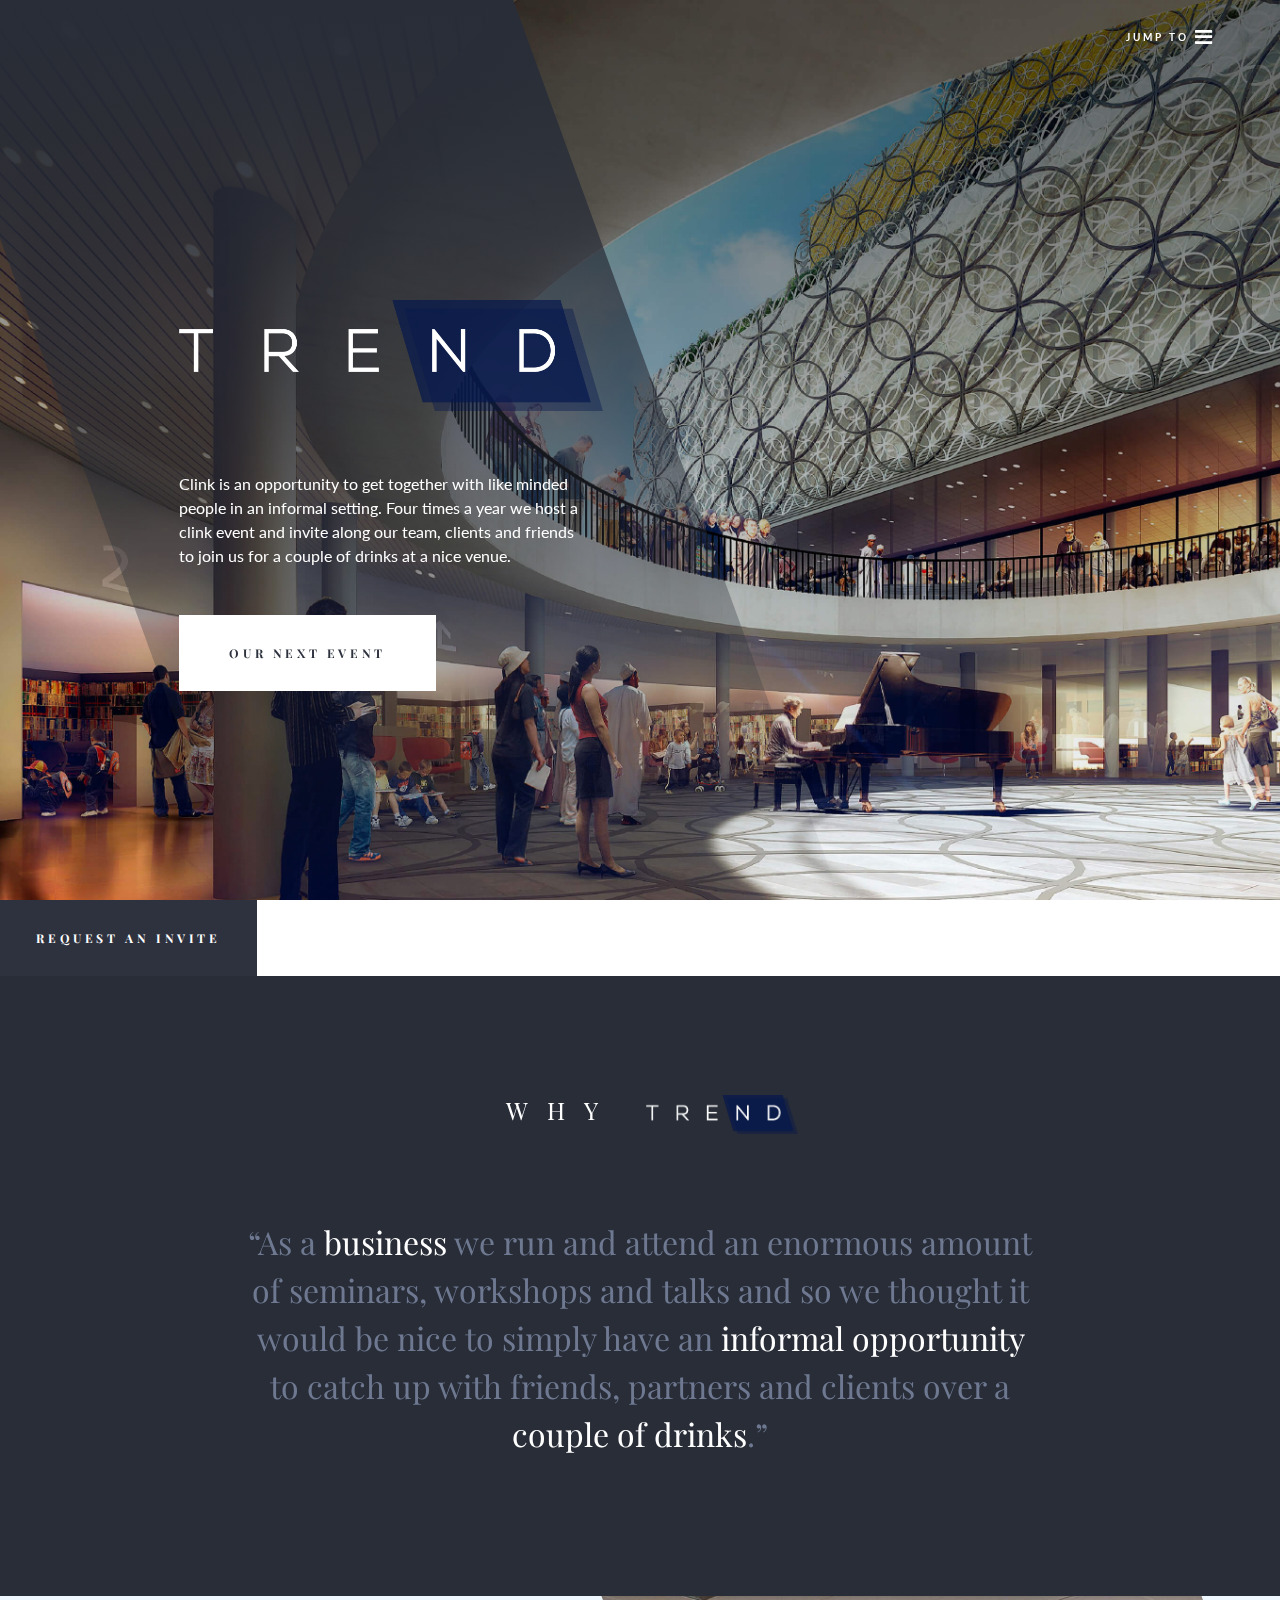
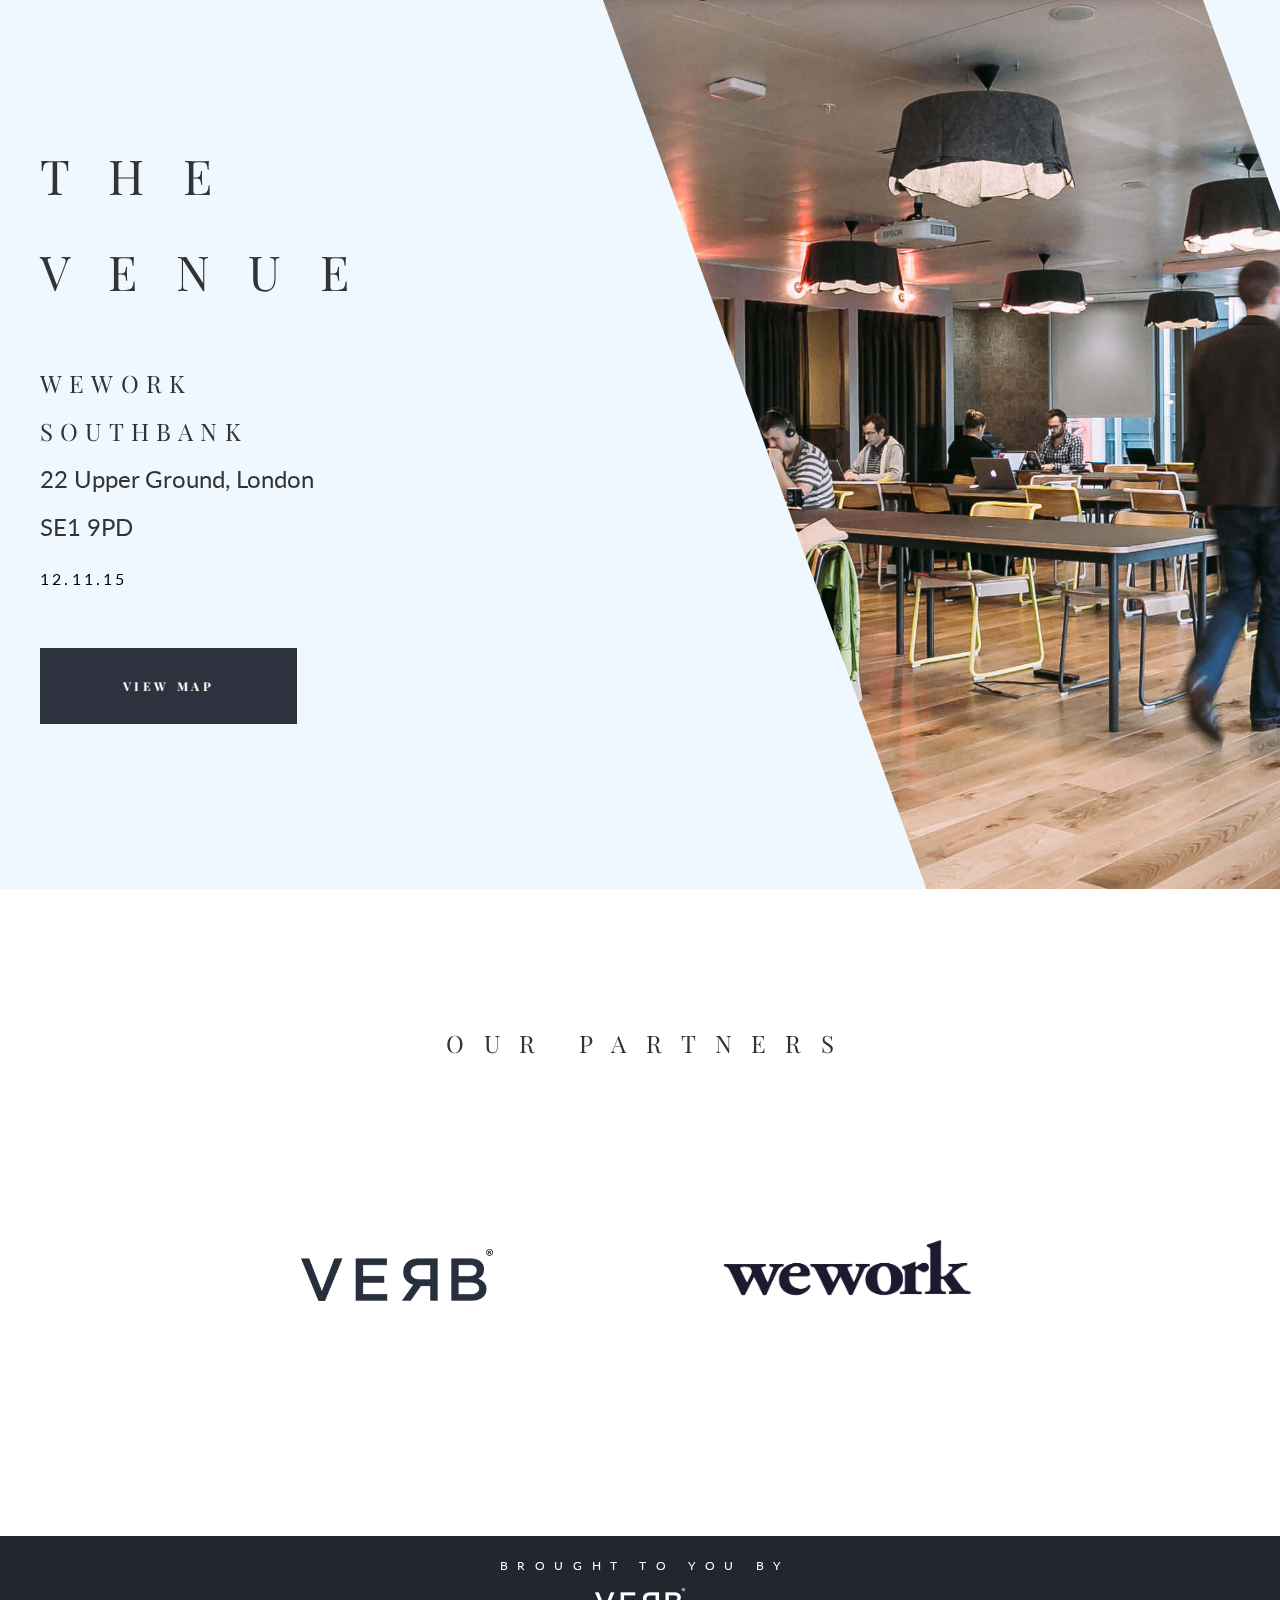
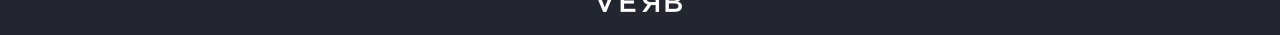
==== index.html @ 9dd1b2cc "took out sections" ====
<!DOCTYPE html>
<html lang="en">
<head>
	<meta charset="UTF-8">
	<title>Trend - A collection of events to inspire luxury & lifestyle brands</title>
    <meta name="description" content="Exclusive, quarterly thought-leadership events to inspire luxury and lifestyle brands and cultivate digital excellence. Request an invite.">
	<link rel="apple-touch-icon-precomposed" sizes="57x57" href="apple-touch-icon-57x57.png" />
	<link rel="apple-touch-icon-precomposed" sizes="114x114" href="apple-touch-icon-114x114.png" />
	<link rel="apple-touch-icon-precomposed" sizes="72x72" href="apple-touch-icon-72x72.png" />
	<link rel="apple-touch-icon-precomposed" sizes="144x144" href="apple-touch-icon-144x144.png" />
	<link rel="apple-touch-icon-precomposed" sizes="120x120" href="apple-touch-icon-120x120.png" />
	<link rel="apple-touch-icon-precomposed" sizes="152x152" href="apple-touch-icon-152x152.png" />
	<link rel="icon" type="image/png" href="favicon-32x32.png" sizes="32x32" />
	<link rel="icon" type="image/png" href="favicon-16x16.png" sizes="16x16" />
	<meta name="application-name" content="&nbsp;"/>
	<meta name="msapplication-TileColor" content="#FFFFFF" />
	<meta name="msapplication-TileImage" content="mstile-144x144.png" />
	<meta name="viewport" content="width=device-width, initial-scale=1.0">
	<link rel="stylesheet" href="css/normalize.css">
	<link rel="stylesheet" href="css/font-awesome.min.css">
	<link rel="stylesheet" href="css/magnific-popup.css">
	<link rel="stylesheet" href="css/style.css">
	<script src="https://ajax.googleapis.com/ajax/libs/jquery/2.1.3/jquery.min.js"></script>
</head>
<body>	
	<nav role="navigation" class="nav" itemscope itemtype='https://schema.org/SiteNavigationElement'>
		<section id="menu" class="on-scroll clearfix">

			<div class="wrap">
				<div class="nav-block-1">
	                <a href="#intro"><img src="img/small-title-trend.png"></a>
				</div>
				<div class="nav-block-2">
					<div class="invite-popup">
						<a href="#" class="button nav-block-2" data-mfp-src=".popup-content">Request an invite</a>
					</div>
				</div>
				<div class="nav-block-3 ">
					<div class="navicon closed">
						<li class="navmenu"><a href="#" class="jump-to-button"><span>Jump To</span><i class="fa fa-navicon"></i></a></li>
					</div>
				</div>
			</div>
		</section>

		<div class="wrap">
		<h2 class="hidden">Main Navigation</h2>
	<!--This is the navigation that is shown with you having to scroll-->
		<div class="navicon closed clearfix">
			<div class="navicon closed show"><li class="navmenu">
				<a href="#" class="jump-to-button">
					<span>Jump To</span><i class="fa fa-navicon"></i>
				</a>
			</li></div>
		</div>
	<!--        This is what will show in the full screen Nav-->
			<div class="navmenu-outer">
				<div class="navmenu-container">
					<ul id="opennav" class="navmenu">
						<li><a href="#intro" class="active">Intro</a></li>
						<li><a href="#next-event">Next Event</a></li>
						<li><a href="#why-trend">Why Trend</a></li>
						<li><a href="#the-venue">The Venue</a></li>
						<!--<li><a href="#latest-news">Latest News</a></li>-->
						<li><a href="#our-partners">Our Partners</a></li>
					</ul>
					</div>
				</div>
			</div>
		</div>
	</nav>

<header class="clearfix" id="intro" role='banner' itemscope itemtype='https://schema.org/WPHeader'>

<div class="strip-parent">
  		<div class="strip">
    		<div class="bg-img"></div>
  		</div>
	</div>

	<div class="logo-title">

		<img src="img/Trend-top.png" alt="" class="logo">
		<p>Clink is an opportunity to get together with like minded people in an informal setting. Four times a year we host a clink event and invite along our team, clients and friends to join us for a couple of drinks at a nice venue.</p>
		<a href="#next-event" class="button">Our Next Event</a>

	</div>
</header>

	

			<div class="invite-popup">
				<button id="main" data-mfp-src=".popup-content" class="button" type="button">Request an Invite</button>

				<div class="popup-content content-style-form content-style-form-1 mfp-hide">
					<!-- <span class="mfp-close"><img src="img/close.png"/></span> -->
					<form action="http://verbbrands.us11.list-manage.com/subscribe/post" method="POST">
                        <input type="hidden" name="u" value="1f39308beca25e3fb5dd84696">
                        <input type="hidden" name="id" value="3a444e2162">
						<div class="clearfix"></div>
						<div class="group">
							<h3>Request an Invite</h3>
						</div>

						<div class="group">
							<label for="Name">Name</label><input type="text" name="MERGE1" id="MERGE1">
						</div>

						<div class="group">
							<label for="Email">Email</label><input type="email" name="MERGE0" id="MERGE0">
						</div>

						<div class="group">
							<label for="company">company</label><input type="text" name="MERGE2" id="MERGE2">
						</div>

						<div class="group">
							<label for="job title">job title</label><input type="text" name="MERGE3" id="MERGE3">
						</div>

						<div class="group">
							<input type="submit" value="send request" name="submit">
						</div>
						<div class="clearfix"></div>
			        </form>
				</div>
			</div>

				
			

	<section class="why-trend clearfix" id="why-trend">
		<div class="wrap">
			<div class="why-trend-title">
			<h2>Why</h2>
			<div class="why-trend-relative"><img src="img/small-title-trend.png"></div>
			</div>
			<p class="special-para">
				“As a <span>business</span> we run and attend an enormous amount of seminars, workshops and talks and so we thought it would be nice to simply have an <span>informal opportunity</span> to catch up with friends, partners and clients over a <span>couple of drinks</span>.”

			</p>
		</div>
	</section>
	<section class="venue clearfix" id="the-venue">
		<div class="wrap">
			
			<div class="bg-strip">
				<div class="strip-parent">
		  			<div class="strip">
		    		<div class="bg-img">
		    		</div>
		  		</div>
				</div>
			</div>
			<div class="venue-subinfo">
			<h2 class="side-header">The Venue</h2>
			<p class="venue-title">WeWork Southbank</p>
			<p class="address">22 Upper Ground, London SE1 9PD</p>
			<p class="date">12.11.15</p>
			<a class="button" href="#" target="_blank">View Map</a>
			<a class="mobile-button" href="https://www.google.co.uk/maps/place/22+Upper+Ground,+London+SE1/@51.508215,-0.1067903,17z/data=!3m1!4b1!4m2!3m1!1s0x487604b1b882903d:0x3017a7f9395735f1" target="_blank">View Map</a>
			</div>
		</div>

        <a href="https://www.google.co.uk/maps/place/22+Upper+Ground,+London+SE1/@51.508215,-0.1067903,17z/data=!3m1!4b1!4m2!3m1!1s0x487604b1b882903d:0x3017a7f9395735f1" target="_blank"><div class="map"></div></a>
	</section>


	<section class="news hidden" id="latest-news">
		<div class="wrap clearfix">
			<div class="blogwrap-title">
			<h2>Latest Trend News</h2>
			<li class="button"><a href="#" target="_blank">Visit the Blog</a><img src="img/blog-icon.png" alt=""></li>
			</div>
			<img src="img/news-temp.png" alt="">
        </div>
	</section>

	<section class="our-partners" id="our-partners">
		<div class="wrap">
			<h2>Our Partners</h2>
			<div class="partner-img">
			<div class="first-logo">
			<a href="http://verbbrands.com/" target="_blank"><img src="img/Layer2.png" alt=""></a>
			</div>
			<div class="second-logo">
			<a href="https://www.wework.com/locations/london/south-bank" target="_blank"><img src="img/Layer4.png" alt=""></a>
			</div>
		</div>
		</div>
	</section>

<footer role="complementary" class="clearfix" itemscope itemtype="https://schema.org/WPFooter">
	<div class="wrap">
		<h2>Brought To You By</h2>
		<div class="verb-logo">
            <a href="http://verbbrands.com" target="_blank"><img src="img/verb-logo.png" alt=""></a>
		</div>
	</div>
</footer>
<script src="js/rwd-dist.js"></script>
</body>
</html>
---- css/style.css ----
/*------------------*/
/* Import/Font-face */
/*------------------*/

@import url(https://fonts.googleapis.com/css?family=Lato:300,400,700|Playfair+Display:700,400,400italic);

/*------------------*/
/* Basic Code Shell */
/*------------------*/

* {
  box-sizing: border-box;
}

/* Optional min width */
html {
  min-width: 20rem;
  overflow-x: hidden;
}

body {
  font-size: 1.125rem;
  -webkit-font-smoothing: antialiased;
  -moz-osx-font-smoothing: grayscale;
  overflow-x: hidden;
  overflow-y: scroll;
}

img {
  max-width: 100%;
  height: auto;
}

a,
a:link,
a:visited {
  text-decoration: none;
}

a:hover,
a:active {
  text-decoration: none;
}

/*-------------------*/
/* Overall Structure */
/*-------------------*/

.clearfix:before,
.clearfix:after {
  content: " ";
  display: table;
}
.clearfix:after {
  clear: both;
}

.hidden {
  display: none !important;
}

.wrap {
  max-width: 75rem;
  width: 100%;
  margin: 0 auto;
}

/*Wrap Breakpoints*/

@media(max-width: 76.5rem){

  .wrap{
    padding: 0 2rem;
  }

}

@media(max-width: 25.9375rem){

    .wrap {
    padding: 0 1.5rem;
} 

}

/*-------*/
/* Fonts */
/*-------*/

h1{
  font-family: 'Lato', sans-serif;
  font-size: 1.125rem;
  line-height: 1.6875rem;
  font-weight: 400;
  width: 28.3125rem;
}

p{
  font-family: 'Lato', sans-serif;
  font-size: 1rem;
  font-weight: 400;
  line-height: 1.5rem;
}

h2{
  font-family: 'Playfair Display', serif;
  font-size: 1.5rem;
  line-height: 6rem;
  letter-spacing: 0.8em;  
  text-transform: uppercase;
  color: #333;
  font-weight: 400;
}

/*Button Styles*/

.button, .invite-popup button.button {
  width: 16.0625rem;
  font-family: 'Playfair Display', serif;
  text-align: center;
  font-size: 0.75rem;
  line-height: 1.5rem;
  font-weight: 700;
  letter-spacing: 0.3em;
  text-transform: uppercase;
  display: block;
  background-color: #2d323e;
  padding: 1.625rem;
  list-style-type: none;
  position: relative;
  color: white;
  border: 0;
  outline: 0;
}

.button a, a.button{
    color: white;
}

.button img {
  width: 0.875rem;
  position: absolute;
  top: 1.89062rem;
  left: 13.5rem;
}



/*-----*/
/* Nav */
/*-----*/

/*Navigation Bar Styles*/

/*IDs*/

.nav {
  width: 100%;
  position: absolute;
}

#menu {
  position: absolute;
  width: 100%;  
  height:4.6875rem; 
  color: #FFFFFF;
  z-index:9999;
  visibility: hidden;
  opacity: 0;
  transition: opacity 500ms ease-out;
}

#menu.sticky, html.show-menu #menu {
  position: fixed;
  visibility: visible;
  top:0;
  opacity: .95;
}

#menu > .wrap:first-child {
	padding: 0 1.8125rem;
}

.navicon a{
  color: white;
}

li.navmenu{
    list-style-type: none;
}

.navmenu li{
  list-style-type: none;
  text-align: center;
}

.navmenu span{
      font-family: 'Lato', sans-serif;
      font-size: 0.625rem;
      line-height: 1.5rem;
      letter-spacing: 0.3em;
      text-transform: uppercase;
      font-weight: 700;
}


nav li a{
  font-family: 'Playfair Display', serif;
  font-size: 1.25rem;
  line-height: 2.5rem;
  letter-spacing: 0.8em;  
  text-transform: uppercase;
  color: #000;
  font-weight: 400;
  list-style-type: none;
  padding-bottom: 0.75rem;
  }

.closed{
  float: right;
}

.mfp-close-btn-in .mfp-close{
    color: white;
}

.logo-title{
  position: absolute;
  left: 14%;
  top: 23%;
  z-index: 100;
  margin: 0 auto;
}

.logo-title img{
  width: 26.5rem;
  margin: 22% 0 2.5rem 0;
    text-align: center;
}


.show > .navmenu > a {
    position: relative;
    z-index: 110;
    top: 0.8125rem;
    left: -1.125rem;
}

/*Need to remember which style works the best betweeen above and below*/

/*.show > .navmenu > a{
      position: absolute;
    z-index: 110;
    top: 13px;
    right: 241px;
  }*/

.nav-block-1, .nav-block-2, .nav-block-3{
  float: left;
  height: 4.5rem;
}

.on-scroll{
  background-color: #2d323e;
}

.on-scroll{
    position: fixed;
    z-index: 10000;
    width: 100%;
    opacity: 0.9;
    top: 0;
}

.nav-block-1{
  width: 27.955082742%;
  background-color: #2d323e;
  text-align: right;
}

.nav-block-1 > a >img{
    width: 9.375rem;
    margin: 1.0625rem 0;
    margin-right: 3.125rem;
}

  .nav-block-1 img {
  min-width: 7.5625rem; 
}

.nav-block-2{
  width: 44.089834516%;
  background-color: #424752;
  text-align: center;
  height: 4.6875rem;
}

.nav-block-2 a {
    font-family: 'Lato', sans-serif;
    font-size: 0.75rem;
    font-weight: 700;
    line-height: 2.4375rem;
    text-transform: uppercase;
    color: #fff;
    letter-spacing: 0.3em;
    vertical-align: middle;
    padding-top: 1.125rem;
    padding-bottom: 1.125rem;
    display: inline-block;
    height: 100%;
    cursor: pointer;
    width: 100%;
}

.nav-block-3 a:active{
  border: 0;
}

.nav-block-3{
  width: 27.955082742%;
  background-color: #2d323e;
}

.nav-block-3 li.navmenu{
  margin-left: 3.8125rem;
  margin-top: 0.75rem;
  line-height: 2.4375rem;
  position: relative;
  left: 0.7rem;
  top: 0.0625rem;
}

.nav-block-3 .navicon a{
    color: white;
    display: inline-block;
    width: 10rem;
    height: 3rem;
    padding-bottom: 0;
    text-align: right;
}

.nav-block-3 .fa-navicon {
    font-size: 1.25rem;
}

.fa-navicon::before, .fa-reorder::before, .fa-bars::before {
    content: "\f0c9";
    top: 0.1875rem;
    left: 0.375rem;
    position: relative;
}

.show-menu .fa-navicon::before {
  content: "\f00d";
}

.show-menu .fa-navicon::before {
  top: 0.1875rem;
  left: 0.375rem;
  position: relative;
}

.nav-block-3 .fa-navicon:before{
  width: 1.25rem;
}

html.show-menu, html.show-menu body { overflow: hidden; }

.navmenu-outer { background: rgba(255, 255, 255, 0.95); font-size: 3em; font-weight: 100; height: 100%; left: 0; line-height: 1.5em; opacity: 0; position: fixed; top: 0; transition: opacity 0.4s linear, z-index 0.4s step-end; -moz-transition: opacity 0.4s linear, z-index 0.4s step-end; -o-transition: opacity 0.4s linear, z-index 0.4s step-end; -webkit-transition: opacity 0.4s linear, z-index 0.4s step-end; width: 100%; z-index: -1; }
html.show-menu .navmenu-outer { opacity: 1; transition: opacity 0.4s linear, z-index 0.4s step-start; -moz-transition: opacity 0.4s linear, z-index 0.4s step-start; -o-transition: opacity 0.4s linear, z-index 0.4s step-start; -webkit-transition: opacity 0.4s linear, z-index 0.4s step-start; z-index: 9000; }

.navmenu-container { display: table; font-size: 1rem; font-weight: 400; line-height: 1.5em; margin: 0 auto; max-width: 73.4375rem; padding: 0 1.25rem; position: relative; }
#opennav { padding: 1em 0; display: table-cell; vertical-align: middle; }
#opennav li { list-style-type: none; padding: 0.5em 0; }
#opennav li:first-child { padding-top: 0; }
#opennav li:last-child { padding-bottom: 0; }
#opennav a { transition: all 0s; -moz-transition: all 0s; -o-transition: all 0s; -webkit-transition: all 0s; }
#opennav li a { color: #000; position: relative; text-indent: 0.8em; }
#opennav li a::before { background: linear-gradient(to right, rgba(0,0,0,0.04) 0%,rgba(0,0,0,0.95) 50%,rgba(0,0,0,0.04) 100%); bottom: 0; content: ''; display: block; height: 0.125rem; left: calc(50% - 0.4em); opacity: 0; position: absolute; transform: translateX(-50%); -moz-transform: translateX(-50%); -o-transform: translateX(-50%); -webkit-transform: translateX(-50%); transition: opacity 0.4s; -moz-transition: opacity 0.4s; -o-transition: opacity 0.4s; -webkit-transition: opacity 0.4s; width: calc(100% - 0.6em); }
#opennav a:hover { text-decoration: none; }
#opennav li a:hover::before { opacity: 1; }

#opennav { text-align: center; width: 100%; }
.navmenu-container { font-size: 1.5rem !important; height: calc(100% - 75px); overflow: scroll; padding: 0; top: 75px; }
#opennav li { padding: 0.5em 1.25rem; position: relative; }

/*Nav Breakpoints*/

@media (max-width: 40.3125rem) {

.nav-block-1, .nav-block-2, .nav-block-3{
  float: left;
  height: 4.5rem;
}

.nav-block-1{
  width: 27.955082742%;
  background-color: #2d323e;
  text-align: right;
}

/*.nav-block-1 > a >img{
    width: 121px;
    margin: 21px 0;
    margin-right: 50px;
}*/

.nav-block-1 > a >img {
    width: 7.5625rem;
    margin: 1.3125rem 0;
    position: relative;
    z-index: 100000;
    margin-left: 1.375rem;
}

.nav-block-2{
  width: 44.089834516%;
  background-color: #2d323e;
  text-align: center;
  height: 4.6875rem;
}

.nav-block-2 a{
display: none;
}

.nav-block-3 a:active{
  border: 0;
}


.nav-block-3{
  width: 27.955082742%;
  background-color: #2d323e;
}

.nav-block-3 li.navmenu{
  margin-left: 3.8125rem;
  margin-top: 0.75rem;
  line-height: 2.4375rem;
  position: relative;
  left: -0.125rem;
  top: 0.0625rem;
}

.nav-block-3 .navicon a {
    color: red;
    display: inline-block;
    width: 10rem;
    height: 3rem;
    padding-bottom: 0;
}

.nav-block-3 .fa-navicon {
    font-size: 1.25rem;
    width: 1.25rem;
}

.fa-navicon:before, .fa-reorder:before, .fa-bars:before {
    content: "\f0c9";
    top: 0.1875rem;
    left: 0.375rem;
    position: relative;
    }

.nav-block-3 .fa-navicon:before{
  width: 1.25rem;
}

.nav-block-2 .invite-popup {
  display: none
}

}

@media (max-width: 43.75rem) {

    .on-scroll .wrap{
    padding: 0 0rem;
  }

  .news li.button {
    margin-top: 9.625rem;
    margin-bottom: 2.4375rem;
    margin: 0 auto;
    float: none;
}

  li.navmenu{
    list-style-type: none;
    position: absolute;
    right: 0;
    top: 0;
}

.nav-block-1, .nav-block-2, .nav-block-3{
  float: left;
  height: 4.5rem;
}

.nav-block-1{
  width: 27.955082742%;
  background-color: #2d323e;
  text-align: right;
}

.nav-block-1 > a >img{
    width: 7.5625rem;
    margin: 1.3125rem 0;
    margin-right: 0.625rem;
}
.nav-block-2{
  width: 44.089834516%;
  background-color: #2d323e;
  text-align: center;
  height: 4.6875rem;
}

.nav-block-2 a{
  font-family: 'Lato', sans-serif;
  font-size: 0.75rem;
  font-weight: 700;
  line-height: 2.4375rem;
  text-transform: uppercase;
  color: #fff;
  letter-spacing: 0.3em;
  vertical-align: middle;
  padding-top: 1.0625rem;
  display: inline-block;
  height: 100%;
}

.nav-block-3 a:active{
  border: 0;
}

.nav-block-3{
  width: 27.955082742%;
  background-color: #2d323e;
}

.nav-block-3 li.navmenu{
  margin-left: 3.8125rem;
  margin-top: 0.75rem;
  line-height: 2.4375rem;
  position: relative;
  left: -0.125rem;
  top: 0.0625rem;
}

.nav-block-3 .navicon a{
    color: white;
    display: inline-block;
    width: 7.125rem;
    height: 3rem;
    padding-bottom: 0;
}

.nav-block-3 .fa-navicon {
    font-size: 1.25rem;
    width: 1.25rem;
}

.fa-navicon:before, .fa-reorder:before, .fa-bars:before {
    content: "\f0c9";
    top: 0.1875rem;
    left: 0.375rem;
    position: relative;
    }

.nav-block-3 .fa-navicon:before{
  width: 1.25rem;
}

}

@media (max-width: 25rem) {

  .on-scroll .wrap{
    padding: 0px 1.3em;
  }
/*Keep an eye on  ^^*/
  .nav-block-3 span{
  display: none;
}

.nav-block-3 .fa-navicon {
    font-size: 1.25rem;
    width: 1.25rem;
}

}

/*Header Section Styles*/
header{
  background-image: url(../img/top-background.jpg);
  height: 100vh;
  background-size: cover;
  min-height: 32rem;
  overflow: hidden;
  width: 100%;
}


header p{
  color: white;
  width: 25.625rem;
  padding-bottom: 1.9375rem;
}

header .button{
  color: #2d323e;
  background-color: white;
}

/*Header Breakpoints*/

@media (max-width: 43.75rem) {

header p {
    color: white;
    width: 100%;
    margin-bottom: 1.9375rem;
    margin: 0 auto;
}

header .button {
    color: #2d323e;
    background-color: white;
    margin: 0 auto;
    margin-top: 3rem;
}

.logo-title{
    position: relative;
    z-index: 100;
    margin: 0 auto;
    text-align: center;
    
    left: 0;
    max-width: 92%;
}

  header .button{
    color: #2d323e;
    background-color: white;
    margin: 0 auto;
}

.logo-title img{
  width: 26.5rem;
  margin: 10vh 0 2.5rem 0;
  text-align: center;
}
  
}

@media(max-width: 25.9375rem){
    .header p {
    width: 100%;
}
}

/* Next Event Section Styles */

.next-event {
    padding-top: 7.13rem;
    padding-bottom: 3.9375rem;
}

.para-title{
  font-family: 'Playfair Display', serif;
  font-size: 1.5rem;
  line-height: 1.5rem;
  font-style: italic;
}

.para-side .date {
    font-family: 'Lato', sans-serif;
    font-size: 1rem;
    line-height: 1.5rem;
    letter-spacing: 0.2em;
    font-weight: 400;
    padding-bottom: 0.25rem;
}

.date{
  font-family: 'Lato', sans-serif;
  font-size: 1rem;
  line-height: 1.5rem;
  letter-spacing: 0.2em;
  font-weight: 400;
  padding-bottom: 2.5625rem;
}

/*.next-event{
  padding-top: 124.08px;
  padding-bottom: 63px; 
  //*Keep an eye on for the accordion
}*/

.side-header{
  width: 32.5625rem;
  margin: 0;
  margin-right: 7.8125rem;
  font-family: 'Playfair Display', serif;
  font-size: 3rem;
  line-height: 6rem;
  letter-spacing: 0.8em;
  text-transform: uppercase;
  font-weight: 400;
  float: left;
}

.para-side{
  font-family: 'Playfair Display', serif;
  width: 32.9375rem;
  text-align: left;
  float: left;
}

.para-side h2{
  font-family: 'Playfair Display', serif;
  font-size: 1.5rem;
  line-height: 2.25rem;
  font-weight: 400;
  font-style: italic;
  letter-spacing: 0;
  text-transform: initial;
}

.para-side .button{
  margin-top: 2.9375rem;
}

.special-para{
  max-width: 50rem;
  color: #6e7991;
  font-family: 'Playfair Display', serif;
  font-weight: 400;
  font-size: 2rem;
  line-height: 3rem;
  text-align: center;
  margin: 0 auto;
  margin-top: 2.505rem;
  padding-bottom: 8.625rem;
}

.special-para span{
  color: #fff;
}

/*Next Event Breakpoints*/

@media(max-width: 76.5rem){

  .next-event .side-header{
    width: 40%;
    margin-right: 3.7%;
  }

  .para-side{
    float: right;
  }

}

@media(max-width: 72.6875rem){

.next-event .side-header{
    font-size: 2.375rem;
}

}

@media(max-width: 64.9375rem){
.next-event .side-header{
    width: 100%;
    margin: 0 auto;
    font-family: 'Playfair Display', serif;
    font-size: 3rem;
    font-weight: 400;
    text-align: center;
    float: none;
    position: relative;
    left: 0.4em;
  }

  .para-side {
    width: 100%;
    float: none;
    margin: 0 auto;
    text-align: center;
}

.special-para{
  margin-top: 2.5rem;
}

   .para-side .button{ 
    margin: 2.9375rem auto 0 auto;
  }

  .next-event{
    margin-top: 1.255rem;
  }

}

@media (max-width: 43.75rem) {

  .para-side {
    width: 100%;
    float: none;
    margin: 0 auto;
    text-align: center;
}

.para-side .button{
    margin: 2.9375rem auto 0 auto;
}

}

@media (max-width: 25rem) {
  .next-event {
    padding-top: 3.505rem;
    padding-bottom: 3.9375rem;
}
}

/*Accordion Styles*/

.accordion .title {
  margin-top: 3.75rem;
  margin-bottom: 2.25rem;
  padding-bottom: 1.25rem;
  font-size: 1rem;
  font-family: 'lato', sans-serif;
  font-weight: 400;
  color: #2d323e;
  line-height: 1.5rem;
  border-bottom: 0.0625rem #ccc solid;
  max-width: 31.25rem;
  cursor: pointer;
  overflow: hidden;
}

.accordion .title p {
  margin: 0;
  padding: 0;
}

.accordion .title img {
  visibility: hidden;
  opacity: 0;
  -webkit-transform: translate(2.5rem);
      -ms-transform: translate(2.5rem);
          transform: translate(2.5rem);

  float: right;
  margin-top: -0.75rem;
  margin-right: 1rem;
  transition: all 400ms ease;
}

.accordion .list{
  display: none;
  margin: 0;
  padding: 0;
}

.accordion .list ul{
  margin: 0;
  padding: 0;
}

.accordion .list ul li{
  font-family: 'lato', sans-serif;
  list-style-type: none;
  font-weight: 400;
  color: #2d323e;
  font-size: 1rem;
  line-height: 2.25rem;
}



.accordion.open .title img {
  visibility: visible;
  opacity: 1;
  -webkit-transform: translate(0);
      -ms-transform: translate(0);
          transform: translate(0);
}





/*Accordion Breakpoint*/

@media (max-width: 65rem){
.showing{
    margin: 3.75rem auto 2.25rem auto;
}

.accordion .title {
  margin: 5.625rem auto 2.25rem auto;
}

}

/*Why Trend*/

.why-trend{
  background-color: #282d38;
}

.why-trend h2{
  color: #fff;
  display: inline-block;

}

.why-trend img {
    width: 10.625rem;
    position: relative;
    top: 0.875rem;
    left: 1.5rem;
}

.why-trend-title{
  text-align: center;
}

.why-trend-title h2{
  display: inline-block;
  margin-top: 5.375rem;
}

.why-trend-relative{
      width: 9.5rem;
    display: inline-block;
}

/*Why Trend Breakpoints*/

@media(max-width: 54rem){

    .why-trend-title{
    position: relative; 
    left: 0.4em;
  }

}

@media (max-width: 39.6875rem) {
.next-event .side-header{
    font-size: 2.375rem;
    line-height: 5.375rem;
  }
}

@media (max-width: 32.25rem) {
.next-event .side-header{
    font-size: 1.75rem;
    line-height: 4rem;
  }
}

@media(max-width: 25.9375rem){

.next-event .side-header{
  width: 100%;
  position: relative;
  left: 0.4em;
}
.para-side{
  width: 100%;

}

.why-trend-title {
    position: relative;
    left: 0.4em;
}

}

@media (max-width: 25rem) {
.why-trend-title{
  display: block;
  text-align: center;
  position: relative;
  left: 0.4em;
}


.why-trend-title h2{
  display: block;
  text-align: center;
  line-height: 1.25rem;
}

.why-trend-relative {
    width: 9.5rem;
    display: block;
    margin: 0 auto;
    left: -1.375rem;
    position: relative;
}

.why-trend img {
    width: 10.625rem;
    position: relative;
    top: 0.875rem;
    left: 1.5rem;
}
  
}

@media (max-width: 24.375rem) {
.next-event .side-header{
    font-size: 1.4375rem;
    line-height: 4rem;
  }

  .why-trend-title h2 {
    font-size: 1.375rem;
  }
}

/* Speakers Styles */

.speakers{
  padding-bottom: 11.625rem;
   background: url('../img/shattered.png'); 
  background-repeat: repeat;
}

.bg-white{
  position: absolute;
  width: 100%;
  height: 100%;
  z-index: 0;
 /* Permalink - use to edit and share this gradient: http://colorzilla.com/gradient-editor/#ffffff+0,ffffff+100&1+0,0+100;White+to+Transparent */ /* FF3.6+ */ /* Chrome,Safari4+ */ /* Chrome10+,Safari5.1+ */ /* Opera 11.10+ */ /* IE10+ */
  background: linear-gradient(to bottom,  rgba(255,255,255,1) 0%,rgba(255,255,255,0) 100%); /* W3C */
  filter: progid:DXImageTransform.Microsoft.gradient( startColorstr='#ffffff', endColorstr='#00ffffff',GradientType=0 ); /* IE6-9 */
}

.speaker-block{
  float: left;
  width: 27.333333333%;
  margin-right: 9%;
  text-align: center;
}

.speaker-block:last-child{
  margin-right: 0;
}

/*Speaker images Styles*/

.circle, .circle-2, .circle-3{
  -webkit-filter: grayscale(100%);
  filter: grayscale(100%);
}

.circle{
  width: 100%;
  height: 0;
  background-image: url(../img/full/Layer14.png);
  border-radius: 50rem;
  padding-bottom: 100%;
  background-position: center left 60%;
  background-size: cover;
  box-shadow: inset 0px 0px 0px 0.625rem rgba(255,255,255,0.4);
}

.circle-2{
  width: 100%;
  height: 0;
  background-image: url(../img/full/michelle.jpg);
  border-radius: 50rem;
  padding-bottom: 100%;
  background-position: center;
  background-size: cover;
  box-shadow: inset 0px 0px 0px 0.625rem rgba(255,255,255,0.4);
}

.circle-3{
  width: 100%;
  height: 0;
  background-image: url(../img/saverio.jpg);
  border-radius: 50rem;
  padding-bottom: 100%;
  background-position: center;
  background-size: cover;
  background-position: 44% 20%;
  box-shadow: inset 0px 0px 0px 0.625rem rgba(255,255,255,0.4);
}

.twitter-pos{
  position: relative;
  top: 0.125rem;
}

.speakers li{
    font-family: "SSSocialRegular";
    color: #333;
    list-style-type: none;
    display: inline-block;
    margin-right: 1.6875rem;
}

.speakers li:last-child{
  margin-right: 0;
}

.speakers h2:first-child{
  text-align: center;
  position: relative;
  left: 0.4em;
  padding-top: 1.6875rem;
}


.speaker-block h2{
  color: #333;
  font-family: 'Playfair Display', serif;
  font-style: italic;
  font-size: 1.5rem;
  line-height: 3rem;  
  letter-spacing: 0;
  text-transform: initial;
  text-align: center;
  position: relative;
}

.speaker-block p{
  color: #333;
  width: 100%;
  font-family: 'Lato', sans-serif;
  font-size: 1rem;
  line-height: 1.5rem;
  text-align: center;
  position: relative;
}

.fa-linkedin{
    font-size: 1.2rem;
    line-height: 1.5rem;
    color: #333;
    position: relative;
}

.fa-twitter{
    font-size: 1.2rem;
    line-height: 1.5rem;
    color: #333;
    position: relative;
}

/*Speakers Breakpoints*/

@media (max-width: 43.75rem) {

  .speaker-block, .speaker-block:last-child{
    float: none;
    margin: 0 auto;
    width: 46.2%;
    padding-bottom: 6.9375rem;
    min-width: 16.875rem;
  }

  .speaker-block:last-child{
    padding-bottom: 0;
  }

  .speakers h2:first-child{
    padding-top: 5.375rem;
  }

}

@media(max-width: 25.9375rem){  

.speakers h2:first-child {
    padding-top: 5.375rem;
}

}

/*Venue Styles*/
.venue {
  position: relative;
  overflow: hidden;
}

.venue-title{
  font-family: 'Playfair Display', serif;
  font-size: 1.5rem;
  line-height: 3rem;
  letter-spacing: 0.3em;
  font-weight: 400;
  color: #333;
  text-transform: uppercase;
}

.venue .address{
  color: #333;
  font-family: 'Lato', sans-serif;
  font-size: 1.5rem;
  line-height: 3rem;
  margin-top: -1.5rem;
  margin-bottom: 0.75rem;

}

.venue .imgcont{
    float: right;
    width: 56.25rem;
    height: 56.25rem;
}

.venue .side-header{
    margin-bottom: 2.5rem;
}

.venue-subinfo{
    padding-top: 8.1875rem;
    float: left;
    width: 25%;
}

.venue img{
  width: 62.5rem;
}

/*Venue Breakpoints*/

@media(max-width: 54rem){

  .venue .side-header {
    position: relative;
    margin-bottom: 2.5rem;
    left: 0.4em;
    width: 100%;
    text-align: center;
}

  .venue-subinfo{
    float: none;
    padding-top: 6.62rem;
    margin: 0 auto;
    width: 100%;
  }

  .venue-subinfo .side-header h2{
    margin-right: 0;
    margin-bottom: 2.5rem;
    display: block;
    text-align: center;
    float: none;
    margin: 0 auto;
    width: 100%;
  }

  .venue-subinfo p{
    text-align: center;
    display: block;
  }

  .venue-subinfo .venue-title{
    padding-bottom: 2.5rem;
  }

  .venue-subinfo .address{
    padding-bottom: 0.375rem;
  }

  .venue-subinfo a{
    margin: 0 auto;
  }

  .venue p{
    margin: 0 auto;
  }
  
  .venue .bg-strip{
    display: none;
  }
}

html:not(.no-mobile) .venue .bg-strip .strip-parent > .strip > .bg-img {
  background-attachment: scroll;
}

@media only screen and (-webkit-min-device-pixel-ratio: 1.1) {
body .venue .bg-strip .strip-parent > .strip > .bg-img {
    background-attachment: scroll;
  }
}

@media (max-width: 25rem) {

.venue-subinfo .side-header{
  font-size: 2.25rem;
  line-height: 4.25rem;
  margin-bottom: 1.25rem;
  position: relative;
  left: 0.4em;
}

}

/*Map Styles*/

.venue .map {
  background: black url('../img/venue-map3.png') no-repeat;
  background-size: cover;

  color: white;
  height: 100%;
  width: 51%;
  
  position: absolute;
  top: 0;
  right: -51%;
/*  -webkit-filter: grayscale(100%);
  filter: grayscale(100%);*/
  z-index: 2010;

  transition: all 800ms cubic-bezier(0.66, 0.29, 0.33, 1.02);
}

/*.venue .map::after {
  content: "";
  background: url('../img/venue-pointer.png') no-repeat;
  background-size: contain;
  
  position: absolute;

  height: 8rem;
  width: 5rem;
  display: block;
  
  top: 50%;
  right: 50%;
  margin-top: -4rem;
  margin-right: -2.5rem;
  
}*/

.venue .map.open {
    right: 0;
}

.mobile-button{
  display: none;
}

/*Map Breakpoints*/

/*Map Pin Breakpoints*/

@media (min-width: 145.375rem){
      .venue .map {
  display: none;
  }

  .venue-subinfo .button{
    display: none;
  }

  .mobile-button{
    display: block;
    width: 16.0625rem;
    font-family: 'Playfair Display', serif;
    text-align: center;
    font-size: 0.75rem;
    line-height: 1.5rem;
    font-weight: 700;
    letter-spacing: 0.3em;
    text-transform: uppercase;
    display: block;
    background-color: #2d323e;
    padding: 1.625rem;
    list-style-type: none;
    position: relative;
    color: white;
    cursor: pointer;
  }
}


/*Whole Map Breakpoints*/

@media (max-width: 85.8125rem){
  .venue .map{
    width: 55%;
    right: -55%;
  }
}


@media (max-width: 85.8125rem){
  .venue .map{
    width: 55%;
    right: -55%;
  }
}



@media (max-width: 85.8125rem){
  .venue .map {
  width: 55%;
  right: -55%;
  
}
}

@media (max-width: 75.6875rem){
  .venue .map {
  width: 56%;
  right: -56%;
  
}
}

@media (max-width: 65.6875rem){
  .venue .map {
  width: 57%;
  right: -57%;
  
}
}

@media (max-width: 60.9375rem){
  .venue .map {
  width: 60%;
  right: -60%;
  
}
}

@media (max-width: 54rem){
    .venue .map {
  display: none;
  }

  .venue-subinfo .button{
    display: none;
  }

  .mobile-button{
    display: block;
    width: 16.0625rem;
    font-family: 'Playfair Display', serif;
    text-align: center;
    font-size: 0.75rem;
    line-height: 1.5rem;
    font-weight: 700;
    letter-spacing: 0.3em;
    text-transform: uppercase;
    display: block;
    background-color: #2d323e;
    padding: 1.625rem;
    list-style-type: none;
    position: relative;
    color: white;
    cursor: pointer;
  }


}

/*News Styles*/

.news{
  background-color: #f2f2f2;
  padding-bottom: 10.4375rem;
}

.news .button{
  float: right;
  margin-top: 9.625rem;
  margin-bottom: 2.4375rem;
}

.news h2{
  margin-top: 9rem;
  display: inline-block;
}

/*News Breakpoints*/

@media(max-width: 55.75rem){

  .blogwrap-title{
    width: 100%;
    margin-top: 6.62rem;
    text-align: center;
    margin-bottom: 2.4375rem;
  }

  .news h2{
    margin-top: 0;
    position: relative;
    left: 0.4em;
  }

  .news .button{
    margin: 0 auto;
    float: none;
  }

}

@media(max-width: 39.625rem){
  .news h2{
    line-height: 4rem;
  }
}

@media(max-width: 25.9375rem){
  .news h2 {
  margin-bottom: 2.5rem;
  position: relative;
  left: 0.4em;
  line-height: 4rem;
}

.news img{

  margin-top: 3.125rem;

}

}

/*Our Partners Styles*/

.our-partners h2{
  text-align: center;
  padding-top: 5.375rem;
  padding-bottom: 5.875rem;
  position: relative;
  left: 0.4em;
}

.partner-img{
  text-align: center;
  padding-bottom: 14.375rem;
}

.first-logo{
  width: 12rem;
  margin-right: 13.5625rem;
  display: inline-block;
}

.second-logo{
  width: 16.5rem;
  position: relative;
  top: 1.125rem;
  display: inline-block;
}

/*Our Partners Breakpoints*/

@media(max-width: 46.4375rem){

  .our-partners h2{
    padding-bottom: 2.125rem;
  }
.first-logo {
    padding-top: 3.75rem;
    width: 12rem;
    display: block;
    padding-bottom: 3.125rem;
    margin: 0 auto;
    margin-bottom: 3.1875rem;
}

.second-logo {
    width: 16.5rem;
    margin: 0 auto;
    display: block;
}

.partner-img {
    text-align: center;
    padding-bottom: 9.875rem;
}

}

@media(max-width: 40.8125rem){

  .our-partners h2{
    padding-bottom: 2.125rem;
  }
  .first-logo {
    width: 12rem;
    display: block;
    padding-bottom: 3.125rem;
    margin: 0 auto;
    margin-bottom: 3.1875rem;
}

  .second-logo {
    width: 16.5rem;
    margin: 0 auto;
    display: block;
}

}

@media (max-width: 36.6875rem){
  .first-logo {
    padding-top: 0;
    margin-top: 3.75rem;
    display: block;
    margin: 0 auto;
    margin-bottom: 3.1875rem;
  }
  .second-logo {
    display: block;
    margin: 0 auto;
  }

  .our-partners h2{
    padding-bottom: 2.125rem;
  }

/*  .partner-img{
    padding-bottom: 8.75rem;
  }*/


  .partner-img {
    text-align: center;
    padding-bottom: 9.875rem;
    padding-top: 4.5rem;
}
}

@media(max-width: 30.5rem){
  .our-partners h2{
    line-height: 4rem;
  }
}

@media(max-width: 25.9375rem){

  .our-partners h2 {
    padding-bottom: 1.375rem;
    text-align: center;
    padding-top: 4.25rem;
    position: relative;
    left: 0.4em;
}

}

/*Email Subscribe Styles*/

.subscribe{
  background-color: #2d323e;
  border-bottom: 0.0625rem solid #393c44;
}

.subscribe h2{
  padding-top: 9.25rem;
  color: #fff;
  text-align: center;
  position: relative;
  left: 0.4em;
  }

.subscribe p{
  max-width: 34.125rem;
  color: #fff;
  margin: 0 auto;
  text-align: center;
}

/*Email Subscribe Breakpoints*/

@media(max-width: 32.1875rem){
  .subscribe h2{
    padding-top: 4.25rem;
  }
}

@media(max-width: 31rem){
  .subscribe h2{
    line-height: 4rem;}
}

@media(max-width: 25.9375rem){

  .subscribe h2{
    padding-top: 4.25rem;
    position: relative;
    left: 0.4em;
}

.subscribe p {
    max-width: 34.125rem;
  }

}

/* Email Subscribe Form Styles */

.subscribe form{
  text-align: center;
  max-width: 34.125rem;
  margin: 0 auto;
}

.subscribe form input{
  width: 100%;
  border: 0;
  background-color: #2d323e;
  font-family: 'Lato', sans-serif;
  font-weight: 300;
  color: rgba(255, 255, 255, 0.5);
  margin-top: 3rem;
  padding: 3rem;
  font-size: 2rem;
  text-align: center;
  border-bottom: 0.0625rem solid rgba(255, 255, 255, 0.5);
  margin-bottom: 7.375rem;
}

.subscribe form input:active{
  border-bottom: 0.0625rem solid rgba(255, 255, 255, 1);
}

.subscribe form input:focus{
  color: white;
  border-bottom: 0.0625rem solid white;
}

/*Mozilla Firefox Hack for the form to have padding*/
@-moz-document url-prefix() {
.subscribe form input{

  margin-top: 3rem!important;
  padding: 0!important;
}

}

/*Email Subscribe Form Breakpoints*/

@media (max-width: 34.125rem) {

  .subscribe form input{
  width: 100%;
}

}

@media (max-width: 20rem) {
  
  .subscribe form input {
    width: 21.4375rem;
    border: 0;
    background-color: #2d323e;
    font-family: 'Lato', sans-serif;
    font-weight: 300;
    color: rgba(255, 255, 255, 0.5);
    padding: 3rem;
    font-size: 2rem;
    text-align: center;
    border-bottom: 0.0625rem solid rgba(255, 255, 255, 0.5);
    margin-bottom: 7.375rem;
    padding-right: 1.5625rem;
    position: relative;
    left: -2.875rem;
}
}

/*Footer Styles*/

footer{
  background-color: #23262f;
}

footer img{
  width: 5.625rem;
}

footer h2{
  font-family: 'Lato', sans-serif;
  font-size: 0.75rem;
  line-height: 1.5rem;
  color: white;
  letter-spacing: 0.8em;
  text-align: center;
  margin-left: 0.8em;
  margin-top: 1.125rem;
}

.verb-logo{
    display: block;
    text-align: center;
    padding-bottom: 1.125rem;

}

/*Footer Breakpoints*/

@media (max-width: 20rem) {
  footer h2{
  font-size: 0.625rem;
}
}

/*---------------*/
/*  Form Styles  */
/*---------------*/

/*Form elements connected to subscribe section of site*/

invalid {
  box-shadow: none;
}

:-moz-submit-invalid {
  box-shadow: none;
}

:-moz-ui-invalid {
  box-shadow:none;
}

::-webkit-input-placeholder {
  font-family: 'Lato', sans-serif;
  font-weight: 300;
  color: rgba(255, 255, 255, 0.5);
  font-size: 2rem;
  text-align: center;
}

:-moz-placeholder { /* Firefox 18- */
  font-family: 'Lato', sans-serif;
  font-weight: 300;
  color: rgba(255, 255, 255, 0.5);
  padding: 3rem;
  font-size: 2rem;
  text-align: center;
}

::-moz-placeholder {  /* Firefox 19+ */
  font-family: 'Lato', sans-serif;
  font-weight: 300;
  color: rgba(255, 255, 255, 0.5);
  padding: 3rem;
  font-size: 2rem;
  text-align: center;
}

:-ms-input-placeholder {  
  font-family: 'Lato', sans-serif;
  font-weight: 300;
  color: rgba(255, 255, 255, 0.5);
  padding: 3rem;
  font-size: 2rem;
  text-align: center;
}

input::-moz-placeholder {
  font-family: 'Lato', sans-serif;
  font-weight: 300;
  color: rgba(255, 255, 255, 0.5);
  padding-bottom: 1.25rem;
  margin-top: 3rem;
  font-size: 2rem;
  text-align: center;
}

textarea, input { 
  outline: none; 
}

/*------------------*/
/* Stripe (Plugins) */
/*------------------*/

header .strip-parent { 
  height: 100%;
  position: relative;
  left: 6%;
  z-index: 12;
  float: left;
  max-width: 25rem;
}

header .strip-parent > .strip { 
  background: rgba(0,0,0,0);
  height: 100%;
  overflow: hidden;
  position: absolute;
  z-index: 100;
  -webkit-transform: skew(20deg);
      -ms-transform: skew(20deg);
          transform: skew(20deg);
  width: 37.5rem ; 
}
header .strip-parent > .strip > .bg-img {
  /* Permalink - use to edit and share this gradient: http://colorzilla.com/gradient-editor/#282d38+0,7db9e8+100&1+0,0+100 */ /* FF3.6+ */ /* Chrome,Safari4+ */ /* Chrome10+,Safari5.1+ */ /* Opera 11.10+ */ /* IE10+ */
  background: linear-gradient(to bottom,  rgba(40,45,56,1) 0%,rgba(125,185,232,0) 100%); /* W3C */
  filter: progid:DXImageTransform.Microsoft.gradient( startColorstr='#282d38', endColorstr='#007db9e8',GradientType=0 ); /* IE6-9 */
  color: #fff;
  height: 100%;
  left: -6.84375rem;
  position: absolute;
  text-align: center;
  -webkit-transform: skew(-20deg);
      -ms-transform: skew(-20deg);
          transform: skew(-20deg);
  width: 300%;
}

/*Venue Background Strip*/

.venue{
  padding-bottom: 10.3125rem;
  position: relative;
  background-color: aliceblue; /*This is a temporary background colour*/
}


.venue .bg-strip {
  position: absolute;
  z-index: 2000;
  height: 100%;
  width: 100%;
  left: 53.7%;
}


.venue .bg-strip .strip-parent { 
  height: 100%;
  position: relative;
  left: 6%;
  z-index: 12;
  float: left;
  max-width: 25rem;
}
.venue .bg-strip .strip-parent > .strip { 
  background: rgba(0,0,0,0);
  height: 100%;
  overflow: hidden;
  position: absolute;
  z-index: 100;
  -webkit-transform: skew(20deg);
      -ms-transform: skew(20deg);
          transform: skew(20deg);
  width: 37.5rem ; 
}
.venue .bg-strip .strip-parent > .strip > .bg-img {
  background: url(../img/south-bank.jpg) no-repeat center center fixed;
  box-shadow: inset 0.6875rem 0.8125rem 1.6875rem -1.3125rem rgba(0,0,0,0.75);
  background-size: cover;
  color: #fff;
  height: 100%;
  left: -6.84375rem;
  position: absolute;
  text-align: center;
  -webkit-transform: skew(-20deg);
      -ms-transform: skew(-20deg);
          transform: skew(-20deg);
  width: 300%;
}

/*Lightbox*/


.mfp-wrap {
    z-index: 9999999999;
}

.popup-content {
    max-width: 28.125rem;
    margin: 0 auto;
    background-color: #2d323e;
    margin-top: 1rem;
    margin-bottom: 0.8rem;
    position: relative;
    box-shadow: 1px 4px 4px 1px rgba(0,0,0,0.5);
}

body.sticky .popup-content {
  margin-top: 3rem;
}

.popup-content form h3, .popup-content .group {
  display: block;
}

.content-style-form textarea, input {
    outline: none;
    border: 0.125rem solid #6c7078;
    background-color: #2d323e;
    display: block;
    width: 80%;
    height: 3.75rem;
    margin: 0 auto;
    margin-bottom: 0.625rem;
}

.content-style-form input{
  color: #fff;
  font-size: 1rem;
  font-family: lato, sans-serif;
  font-weight: 400;
  padding: 0.75rem;
  margin-bottom: 1.75rem;
}

.content-style-form input[name="job"]{
  margin-bottom: 2.375rem;
}

.content-style-form label{
  width:22.5625rem;
  display: block;
  text-align: left;
  margin: 0 auto;
  font-family: lato, sans-serif;
  font-weight: 400;
  font-size: 0.75rem; 
  text-transform: uppercase;
  margin-bottom: 0.75rem;
  color: white;
}

.content-style-form input[type="submit"]{
  text-transform: uppercase;
  font-family: 'Playfair Display', serif;
  font-size: 0.75rem;
  color: #2d323e;
  background-color: #fff;
  letter-spacing: 0.8em;
  /*text-align: 0.4em;*/
  font-weight: 700;
  height: 3.875rem;
  border: 0;
  cursor: pointer;
  }

.content-style-form span {
    display: block;
    position: absolute;
    right: 0;
    top: 0;
    cursor: pointer;
    padding-right: 1rem;
}

.content-style-form input::-webkit-input-placeholder {
  color: #fff;
  font-size: 1rem;
  text-align: left;
}

 .content-style-form input:-moz-placeholder {
  color: black;
  font-size: 1rem;
  text-align: left;
 }

.content-style-form h3{
    font-family: 'Playfair Display', serif;
    text-align: center;
    font-size: 1rem;
    line-height: 1.5rem;
    font-weight: 400;
    letter-spacing: 0.8em;
    text-indent: 0.4em;
    text-transform: uppercase;
    margin-top: 4rem;
    margin-bottom: 2.75rem;
    color: white;
}



/* overlay at start */
.mfp-fade.mfp-bg {
  opacity: 0;

  -webkit-transition: all 0.2s ease-out;
  -moz-transition: all 0.2s ease-out;
  transition: all 0.2s ease-out;
}


/* overlay animate in */
.mfp-fade.mfp-bg.mfp-ready {
  opacity: 0.6;
}

/* overlay animate out */
.mfp-fade.mfp-bg.mfp-removing {
  opacity: 0;
}

/* content at start */
.mfp-fade.mfp-wrap .mfp-content {
  opacity: 0;

  -webkit-transition: all 0.3s ease-out;
  -moz-transition: all 0.3s ease-out;
  transition: all 0.3s ease-out;
}

.mfp-fade.mfp-wrap .mfp-content .group {
  transition: opacity 0.5s, transform 0.5s;
  transform: translate(0, 80px);

  opacity: 0;
}

.mfp-fade.mfp-wrap .mfp-content .group:nth-child(1) { transition-delay: 0.15s; }
.mfp-fade.mfp-wrap .mfp-content .group:nth-child(2) { transition-delay: 0.20s; }
.mfp-fade.mfp-wrap .mfp-content .group:nth-child(3) { transition-delay: 0.25s; }
.mfp-fade.mfp-wrap .mfp-content .group:nth-child(4) { transition-delay: 0.30s; }
.mfp-fade.mfp-wrap .mfp-content .group:nth-child(5) { transition-delay: 0.35s; }
.mfp-fade.mfp-wrap .mfp-content .group:nth-child(6) { transition-delay: 0.40s; }

/* content animate it */
.mfp-fade.mfp-wrap.mfp-ready .mfp-content {
  opacity: 1;
}

.mfp-fade.mfp-wrap.mfp-ready .mfp-content .group {
  transform: translate(0, 0);
  opacity: 1;
}

/* content animate out */
.mfp-fade.mfp-wrap.mfp-removing .mfp-content {
  opacity: 0;
}
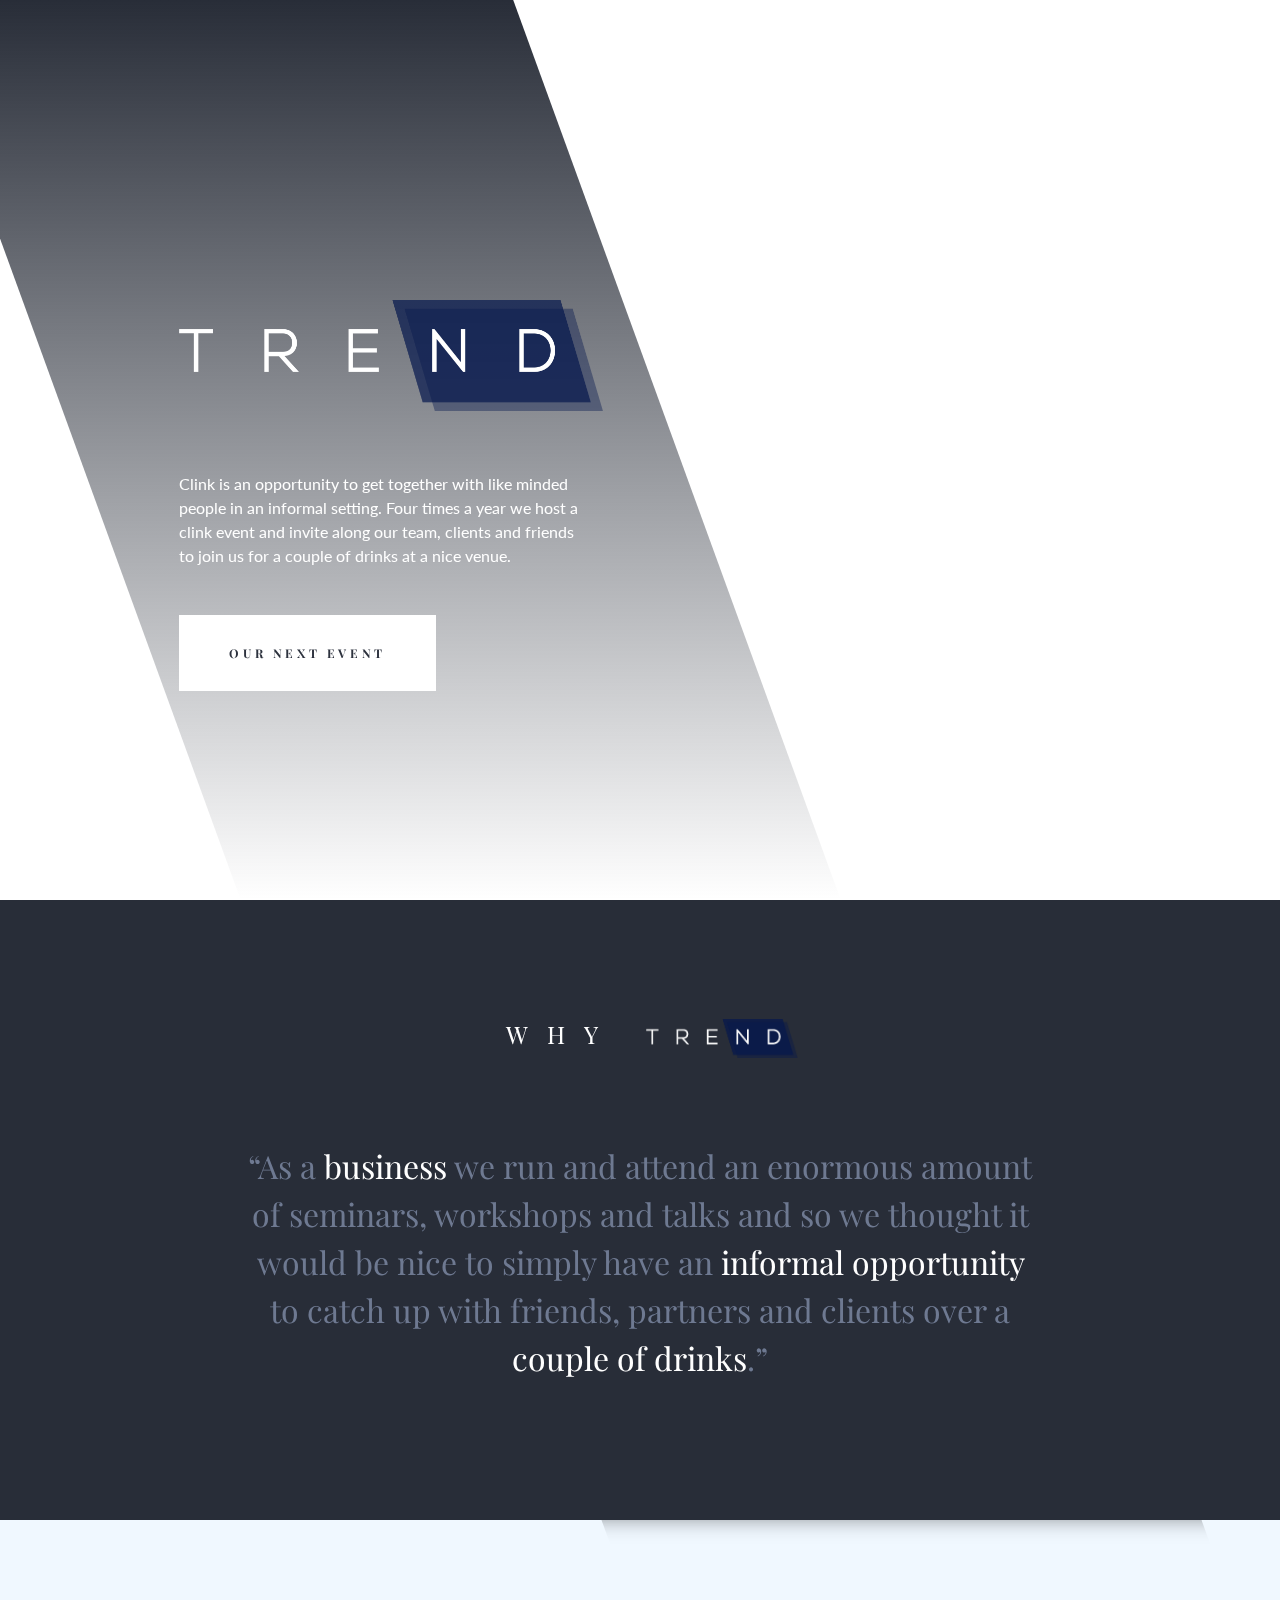
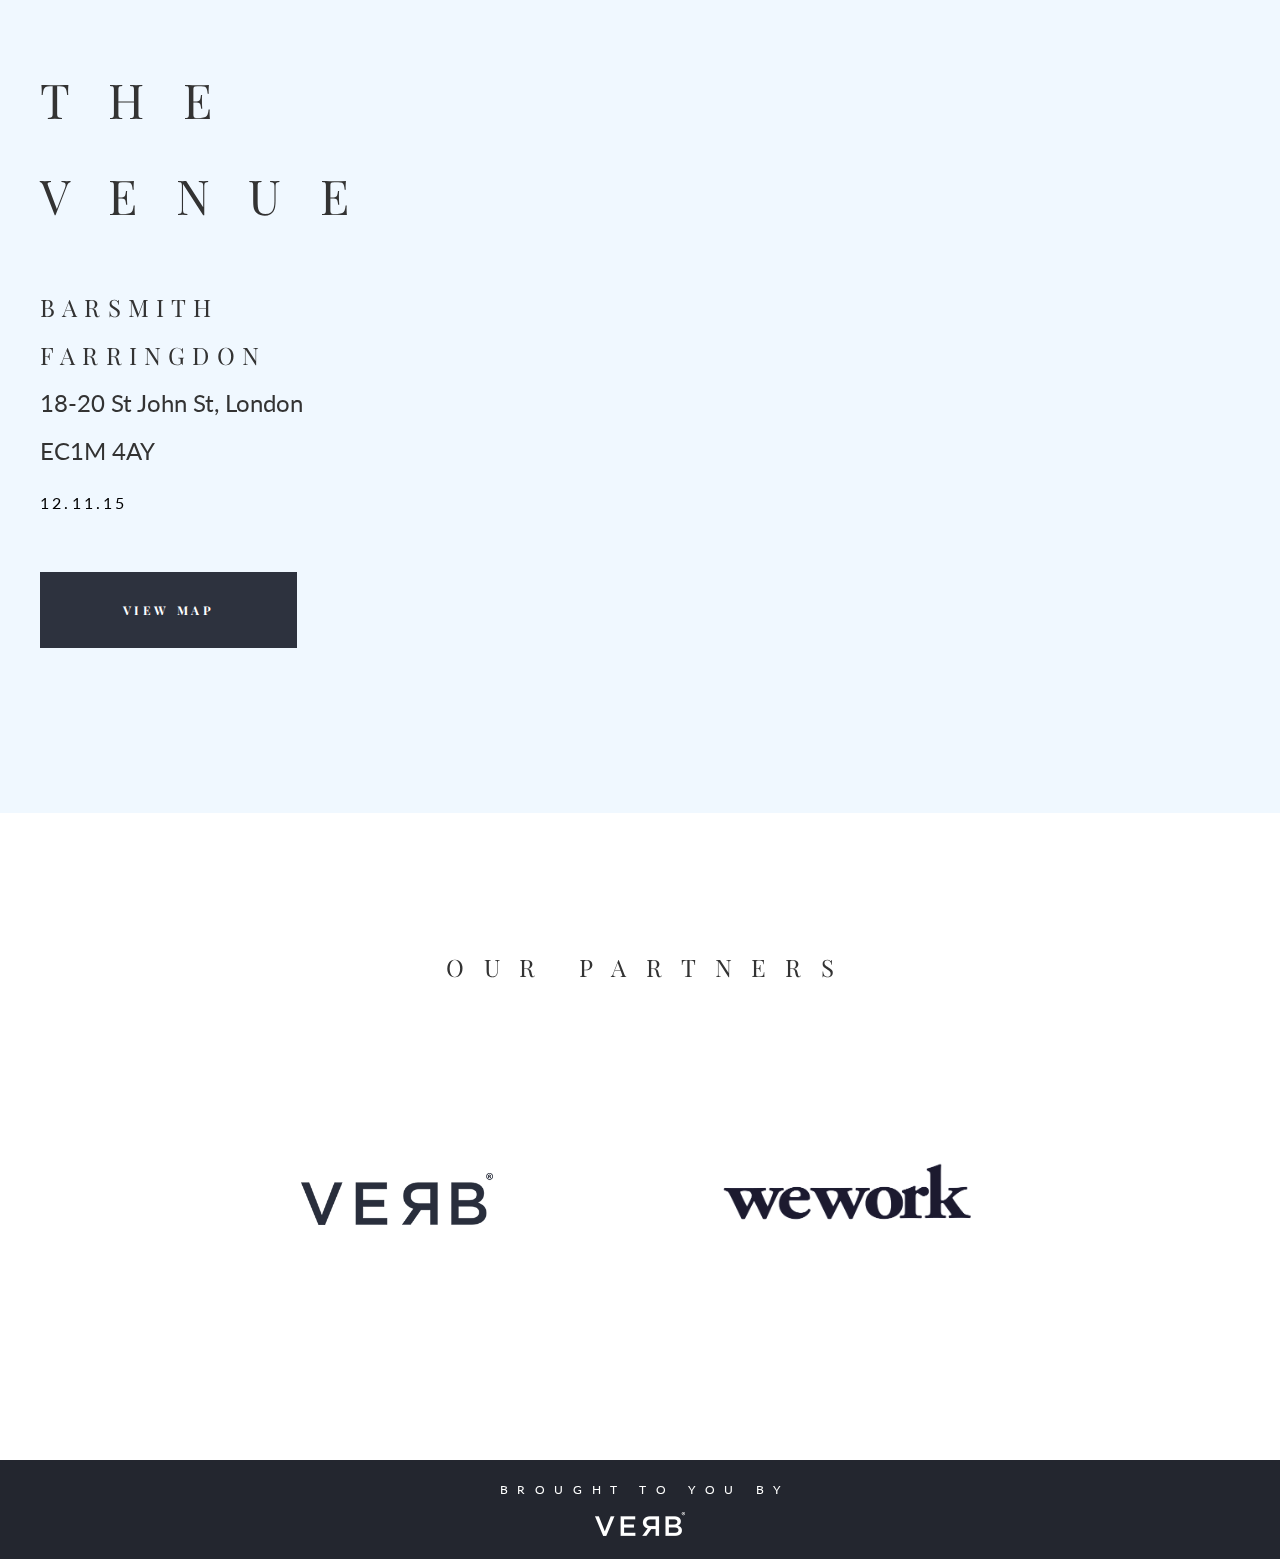
==== commit 784a4034: "index change" ====
--- a/index.html
+++ b/index.html
@@ -2,7 +2,7 @@
 <html lang="en">
 <head>
 	<meta charset="UTF-8">
-	<title>Trend - A collection of events to inspire luxury & lifestyle brands</title>
+	<title>Clink - an informal opportunity to catch up with friends, partners and clients over a couple of drinks.</title>
     <meta name="description" content="Exclusive, quarterly thought-leadership events to inspire luxury and lifestyle brands and cultivate digital excellence. Request an invite.">
 	<link rel="apple-touch-icon-precomposed" sizes="57x57" href="apple-touch-icon-57x57.png" />
 	<link rel="apple-touch-icon-precomposed" sizes="114x114" href="apple-touch-icon-114x114.png" />
@@ -59,7 +59,7 @@
 					<ul id="opennav" class="navmenu">
 						<li><a href="#intro" class="active">Intro</a></li>
 						<li><a href="#next-event">Next Event</a></li>
-						<li><a href="#why-trend">Why Trend</a></li>
+						<li><a href="#why-trend">Why Clink</a></li>
 						<li><a href="#the-venue">The Venue</a></li>
 						<!--<li><a href="#latest-news">Latest News</a></li>-->
 						<li><a href="#our-partners">Our Partners</a></li>
@@ -90,8 +90,6 @@
 	
 
 			<div class="invite-popup">
-				<button id="main" data-mfp-src=".popup-content" class="button" type="button">Request an Invite</button>
-
 				<div class="popup-content content-style-form content-style-form-1 mfp-hide">
 					<!-- <span class="mfp-close"><img src="img/close.png"/></span> -->
 					<form action="http://verbbrands.us11.list-manage.com/subscribe/post" method="POST">
@@ -154,22 +152,22 @@
 			</div>
 			<div class="venue-subinfo">
 			<h2 class="side-header">The Venue</h2>
-			<p class="venue-title">WeWork Southbank</p>
-			<p class="address">22 Upper Ground, London SE1 9PD</p>
+			<p class="venue-title">BarSmith Farringdon</p>
+			<p class="address">18-20 St John St, London EC1M 4AY</p>
 			<p class="date">12.11.15</p>
 			<a class="button" href="#" target="_blank">View Map</a>
-			<a class="mobile-button" href="https://www.google.co.uk/maps/place/22+Upper+Ground,+London+SE1/@51.508215,-0.1067903,17z/data=!3m1!4b1!4m2!3m1!1s0x487604b1b882903d:0x3017a7f9395735f1" target="_blank">View Map</a>
-			</div>
-		</div>
-
-        <a href="https://www.google.co.uk/maps/place/22+Upper+Ground,+London+SE1/@51.508215,-0.1067903,17z/data=!3m1!4b1!4m2!3m1!1s0x487604b1b882903d:0x3017a7f9395735f1" target="_blank"><div class="map"></div></a>
+			<a class="mobile-button" href="https://www.google.co.uk/maps/place/Barsmith/@51.520243,-0.101758,15z/data=!4m5!3m4!1s0x0:0xb0b7bab4e43fce8b!8m2!3d51.520243!4d-0.101758" target="_blank">View Map</a>
+			</div>
+		</div>
+
+        <a href="https://www.google.co.uk/maps/place/Barsmith/@51.520243,-0.101758,15z/data=!4m5!3m4!1s0x0:0xb0b7bab4e43fce8b!8m2!3d51.520243!4d-0.101758" target="_blank"><div class="map"></div></a>
 	</section>
 
 
 	<section class="news hidden" id="latest-news">
 		<div class="wrap clearfix">
 			<div class="blogwrap-title">
-			<h2>Latest Trend News</h2>
+			<h2>Latest Clink News</h2>
 			<li class="button"><a href="#" target="_blank">Visit the Blog</a><img src="img/blog-icon.png" alt=""></li>
 			</div>
 			<img src="img/news-temp.png" alt="">
--- a/css/style.css
+++ b/css/style.css
@@ -593,10 +593,10 @@
 
 /*Header Section Styles*/
 header{
-  background-image: url(../img/top-background.jpg);
+  background-image: url(../img/bar-smith-156.jpg);
   height: 100vh;
   background-size: cover;
-  min-height: 32rem;
+  min-height: 36rem;
   overflow: hidden;
   width: 100%;
 }
@@ -1967,7 +1967,7 @@
   width: 37.5rem ; 
 }
 .venue .bg-strip .strip-parent > .strip > .bg-img {
-  background: url(../img/south-bank.jpg) no-repeat center center fixed;
+  background: url(../img/strip-img.jpg) no-repeat center center fixed;
   box-shadow: inset 0.6875rem 0.8125rem 1.6875rem -1.3125rem rgba(0,0,0,0.75);
   background-size: cover;
   color: #fff;
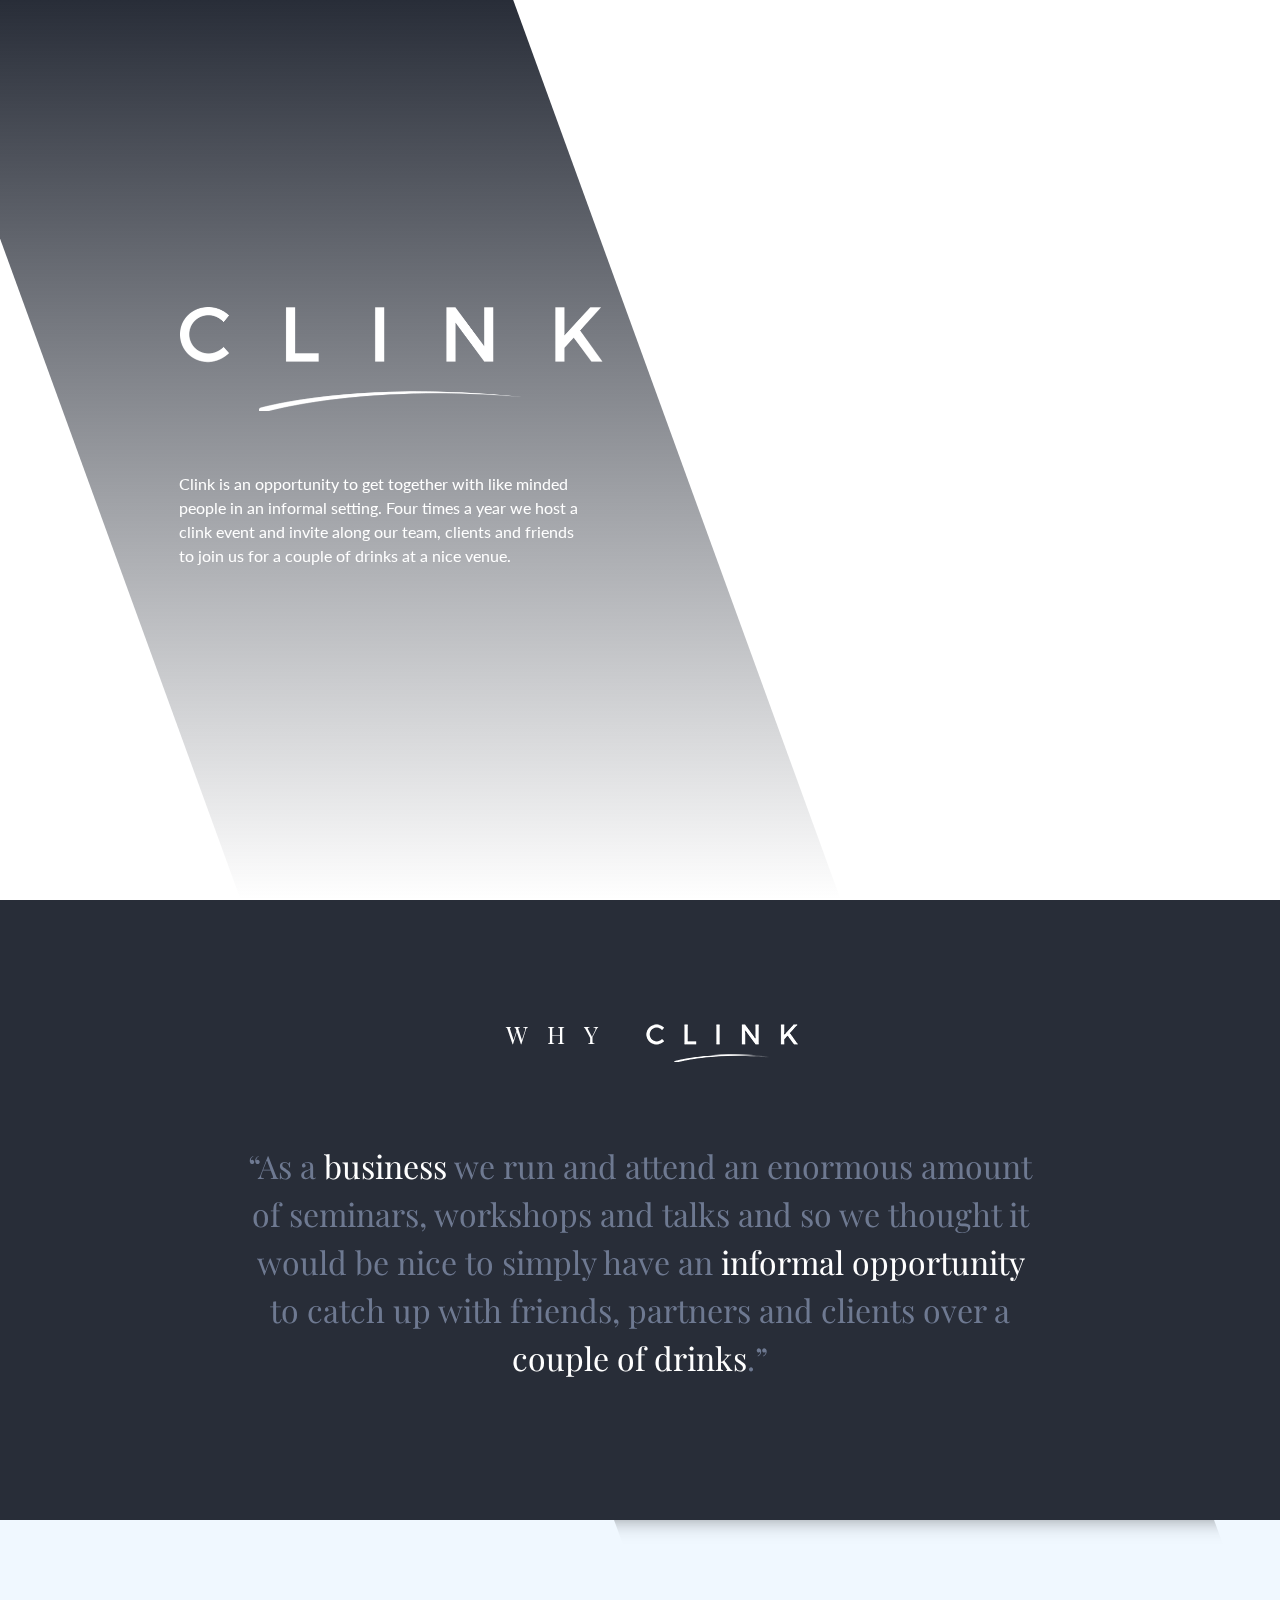
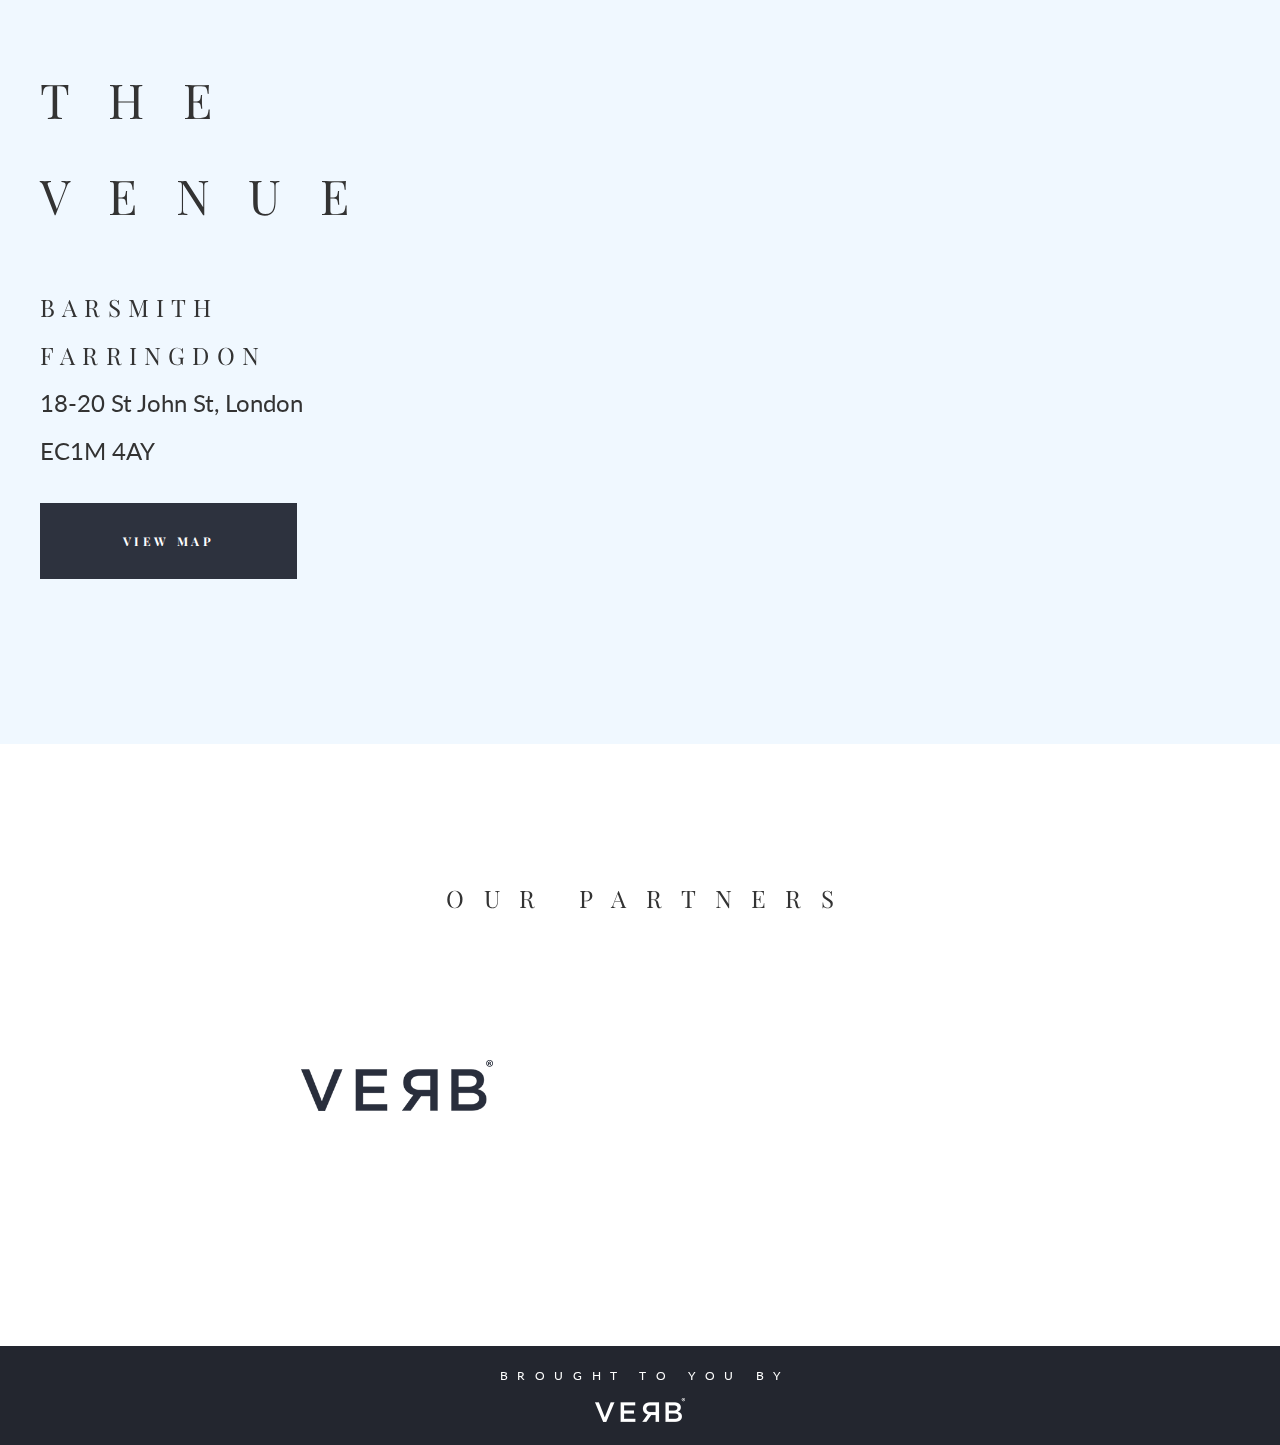
==== commit 57e3cbbb: "Added logos" ====
--- a/index.html
+++ b/index.html
@@ -28,7 +28,7 @@
 
 			<div class="wrap">
 				<div class="nav-block-1">
-	                <a href="#intro"><img src="img/small-title-trend.png"></a>
+	                <a href="#intro"><img src="img/small-title-clink.png"></a>
 				</div>
 				<div class="nav-block-2">
 					<div class="invite-popup">
@@ -80,9 +80,8 @@
 
 	<div class="logo-title">
 
-		<img src="img/Trend-top.png" alt="" class="logo">
+		<img src="img/clink-top-logo.png" alt="" class="logo">
 		<p>Clink is an opportunity to get together with like minded people in an informal setting. Four times a year we host a clink event and invite along our team, clients and friends to join us for a couple of drinks at a nice venue.</p>
-		<a href="#next-event" class="button">Our Next Event</a>
 
 	</div>
 </header>
@@ -131,7 +130,7 @@
 		<div class="wrap">
 			<div class="why-trend-title">
 			<h2>Why</h2>
-			<div class="why-trend-relative"><img src="img/small-title-trend.png"></div>
+			<div class="why-trend-relative"><img src="img/small-title-clink.png"></div>
 			</div>
 			<p class="special-para">
 				“As a <span>business</span> we run and attend an enormous amount of seminars, workshops and talks and so we thought it would be nice to simply have an <span>informal opportunity</span> to catch up with friends, partners and clients over a <span>couple of drinks</span>.”
@@ -154,7 +153,7 @@
 			<h2 class="side-header">The Venue</h2>
 			<p class="venue-title">BarSmith Farringdon</p>
 			<p class="address">18-20 St John St, London EC1M 4AY</p>
-			<p class="date">12.11.15</p>
+			<!-- <p class="date">12.11.15</p> -->
 			<a class="button" href="#" target="_blank">View Map</a>
 			<a class="mobile-button" href="https://www.google.co.uk/maps/place/Barsmith/@51.520243,-0.101758,15z/data=!4m5!3m4!1s0x0:0xb0b7bab4e43fce8b!8m2!3d51.520243!4d-0.101758" target="_blank">View Map</a>
 			</div>
@@ -182,7 +181,7 @@
 			<a href="http://verbbrands.com/" target="_blank"><img src="img/Layer2.png" alt=""></a>
 			</div>
 			<div class="second-logo">
-			<a href="https://www.wework.com/locations/london/south-bank" target="_blank"><img src="img/Layer4.png" alt=""></a>
+			<a href="https://www.wework.com/locations/london/south-bank" target="_blank"><img src="img/barsmith-logo.png" alt=""></a>
 			</div>
 		</div>
 		</div>
--- a/css/style.css
+++ b/css/style.css
@@ -279,8 +279,9 @@
 }
 
 .nav-block-1 > a >img{
-    width: 9.375rem;
-    margin: 1.0625rem 0;
+
+    max-width: 134px;
+    margin: 1.2025rem 0;
     margin-right: 3.125rem;
 }
 
@@ -596,7 +597,7 @@
   background-image: url(../img/bar-smith-156.jpg);
   height: 100vh;
   background-size: cover;
-  min-height: 36rem;
+  min-height: 32rem;
   overflow: hidden;
   width: 100%;
 }
@@ -926,7 +927,7 @@
 .why-trend img {
     width: 10.625rem;
     position: relative;
-    top: 0.875rem;
+    top: 1.105rem;
     left: 1.5rem;
 }
 
@@ -1214,7 +1215,8 @@
   font-size: 1.5rem;
   line-height: 3rem;
   margin-top: -1.5rem;
-  margin-bottom: 0.75rem;
+  margin-bottom: 1.75rem;
+  /*margin-bottom: 0.75rem;*/
 
 }
 
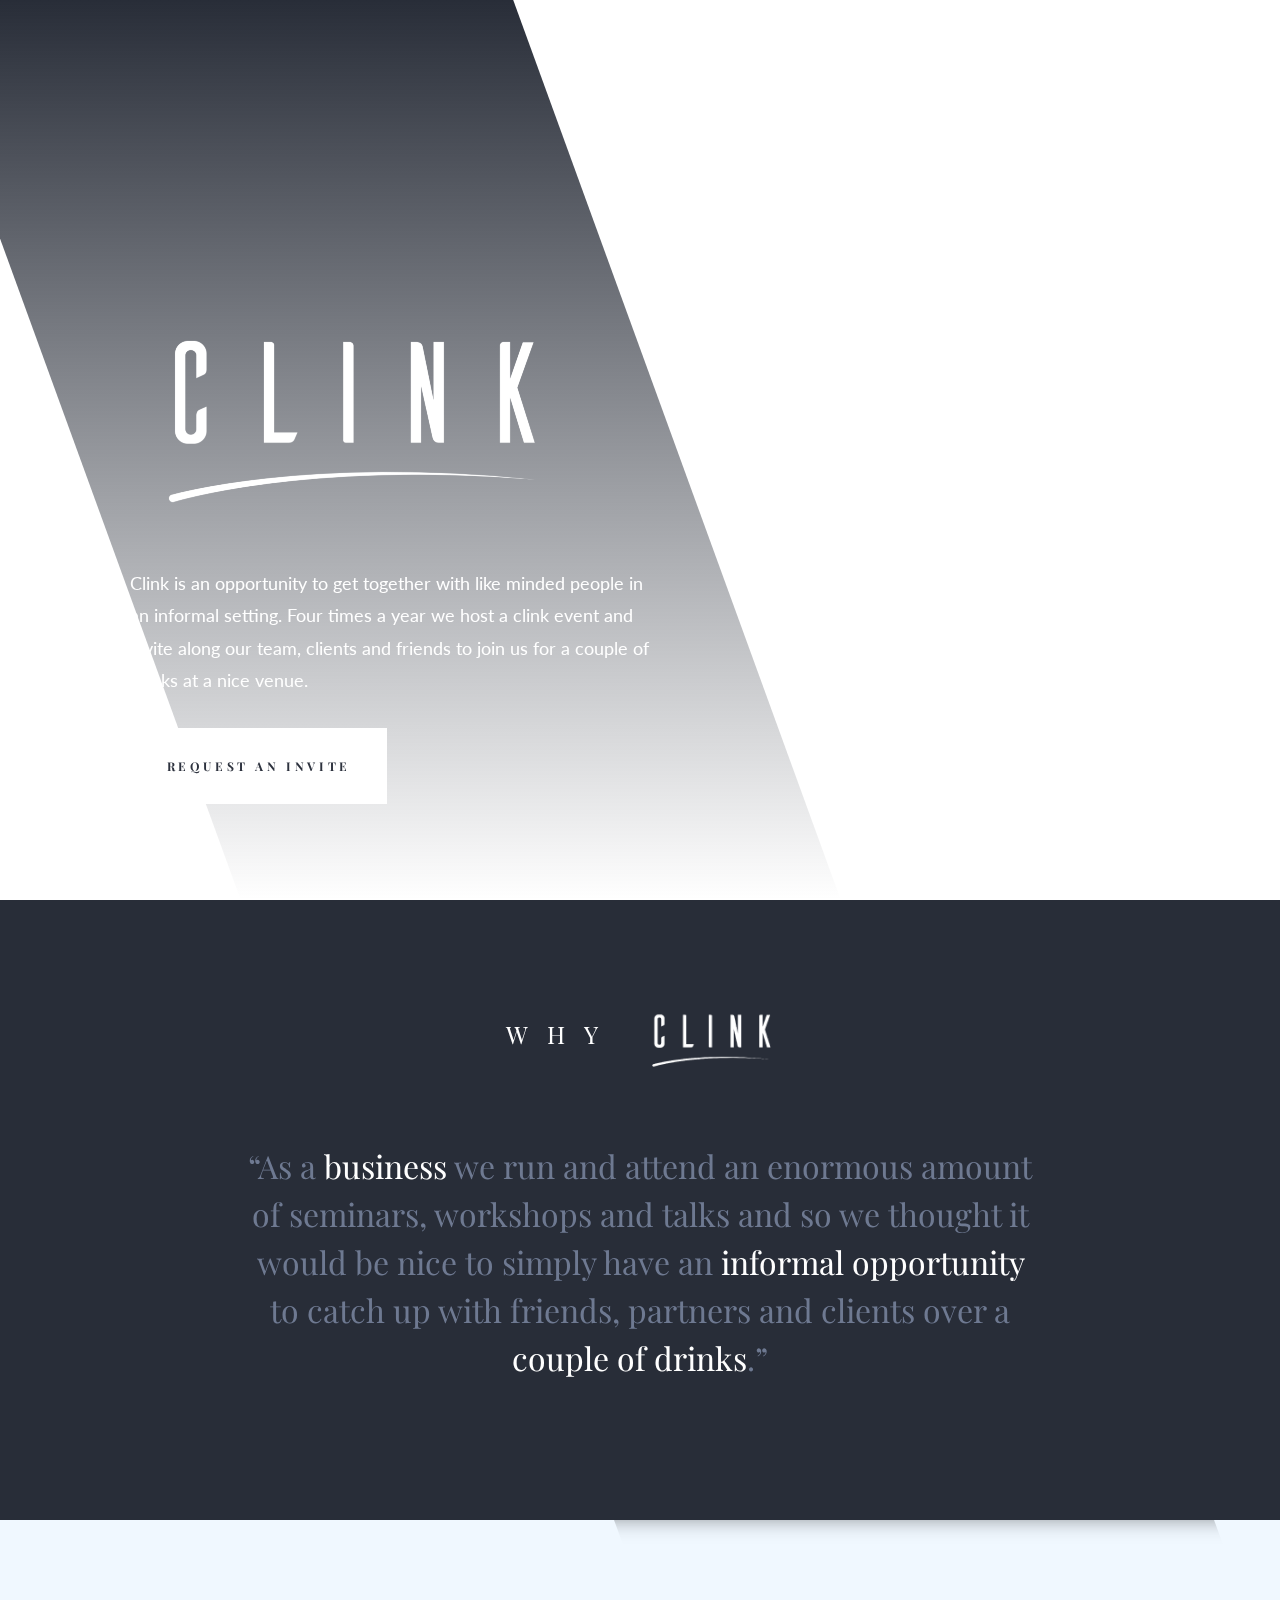
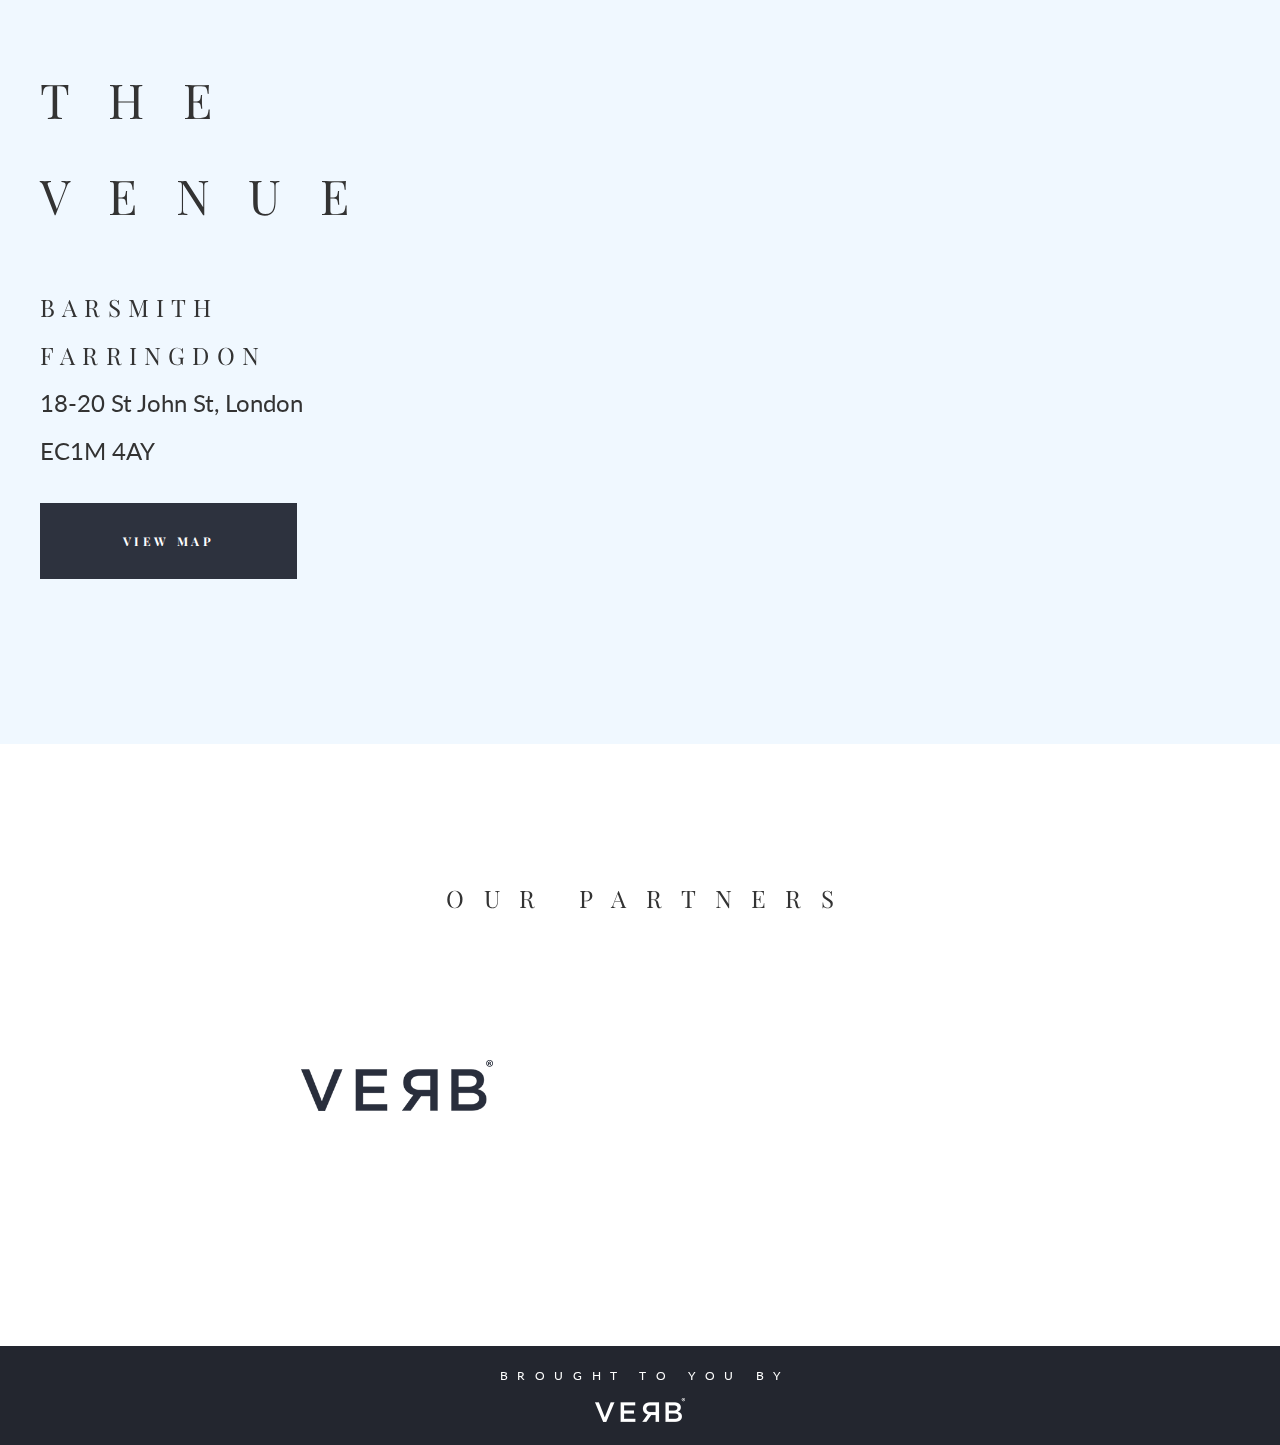
==== commit 0d8abc14: "completed site" ====
--- a/index.html
+++ b/index.html
@@ -58,7 +58,6 @@
 				<div class="navmenu-container">
 					<ul id="opennav" class="navmenu">
 						<li><a href="#intro" class="active">Intro</a></li>
-						<li><a href="#next-event">Next Event</a></li>
 						<li><a href="#why-trend">Why Clink</a></li>
 						<li><a href="#the-venue">The Venue</a></li>
 						<!--<li><a href="#latest-news">Latest News</a></li>-->
@@ -78,10 +77,11 @@
   		</div>
 	</div>
 
-	<div class="logo-title">
+	<div class="logo-title invite-popup">
 
 		<img src="img/clink-top-logo.png" alt="" class="logo">
 		<p>Clink is an opportunity to get together with like minded people in an informal setting. Four times a year we host a clink event and invite along our team, clients and friends to join us for a couple of drinks at a nice venue.</p>
+		<a href="#next-event" class="button" data-mfp-src=".popup-content">Request an Invite</a>
 
 	</div>
 </header>
@@ -181,7 +181,7 @@
 			<a href="http://verbbrands.com/" target="_blank"><img src="img/Layer2.png" alt=""></a>
 			</div>
 			<div class="second-logo">
-			<a href="https://www.wework.com/locations/london/south-bank" target="_blank"><img src="img/barsmith-logo.png" alt=""></a>
+			<a href="https://www.barsmith.co.uk/" target="_blank"><img src="img/barsmith-logo.png" alt=""></a>
 			</div>
 		</div>
 		</div>
--- a/css/style.css
+++ b/css/style.css
@@ -238,7 +238,6 @@
     text-align: center;
 }
 
-
 .show > .navmenu > a {
     position: relative;
     z-index: 110;
@@ -280,9 +279,9 @@
 
 .nav-block-1 > a >img{
 
-    max-width: 134px;
-    margin: 1.2025rem 0;
-    margin-right: 3.125rem;
+  max-width: 104px;
+  margin: 0.7025rem 0;
+  margin-right: 3.125rem;
 }
 
   .nav-block-1 img {
@@ -509,6 +508,8 @@
     width: 7.5625rem;
     margin: 1.3125rem 0;
     margin-right: 0.625rem;
+    position: relative;
+    top: -9px;
 }
 .nav-block-2{
   width: 44.089834516%;
@@ -597,7 +598,7 @@
   background-image: url(../img/bar-smith-156.jpg);
   height: 100vh;
   background-size: cover;
-  min-height: 32rem;
+  min-height: 40rem;
   overflow: hidden;
   width: 100%;
 }
@@ -614,7 +615,35 @@
   background-color: white;
 }
 
+  .logo-title p{
+    width: 100%;
+    margin-bottom: 1.9375rem;
+    margin: 0 auto;
+  }
+
 /*Header Breakpoints*/
+@media (min-width: 43.75rem) {
+
+  header .button{
+  color: #2d323e;
+  background-color: white;
+  position: relative;
+  left: -49px;
+}
+
+  .logo-title p{
+    font-size: 18px;
+    line-height: 1.8;
+    position: relative;
+    left: -49px;
+    width: 520px;
+  }
+
+  .logo-title img{
+    position: relative;
+    left: -39px;
+  }
+}
 
 @media (max-width: 43.75rem) {
 
@@ -637,7 +666,7 @@
     z-index: 100;
     margin: 0 auto;
     text-align: center;
-    
+    top: 70px;
     left: 0;
     max-width: 92%;
 }
@@ -924,13 +953,21 @@
 
 }
 
-.why-trend img {
+div.why-trend-title div.why-trend-relative img{
+  width: 10.625rem;
+  max-width: 137px;
+  position: relative;
+  top: 1.79rem;
+  left: 0.8rem;
+}
+
+/*.why-trend img {
     width: 10.625rem;
     position: relative;
     top: 1.105rem;
     left: 1.5rem;
 }
-
+*/
 .why-trend-title{
   text-align: center;
 }
@@ -1012,11 +1049,19 @@
     position: relative;
 }
 
-.why-trend img {
+/*.why-trend img {
     width: 10.625rem;
     position: relative;
     top: 0.875rem;
     left: 1.5rem;
+}*/
+
+div.why-trend-title div.why-trend-relative img {
+    width: 10.625rem;
+    max-width: 147px;
+    position: relative;
+    top: 0.995rem;
+    left: 0.75rem;
 }
   
 }
@@ -1320,7 +1365,7 @@
 /*Map Styles*/
 
 .venue .map {
-  background: black url('../img/venue-map3.png') no-repeat;
+  background: black url('../img/venue-map-barsmith.png') no-repeat;
   background-size: cover;
 
   color: white;
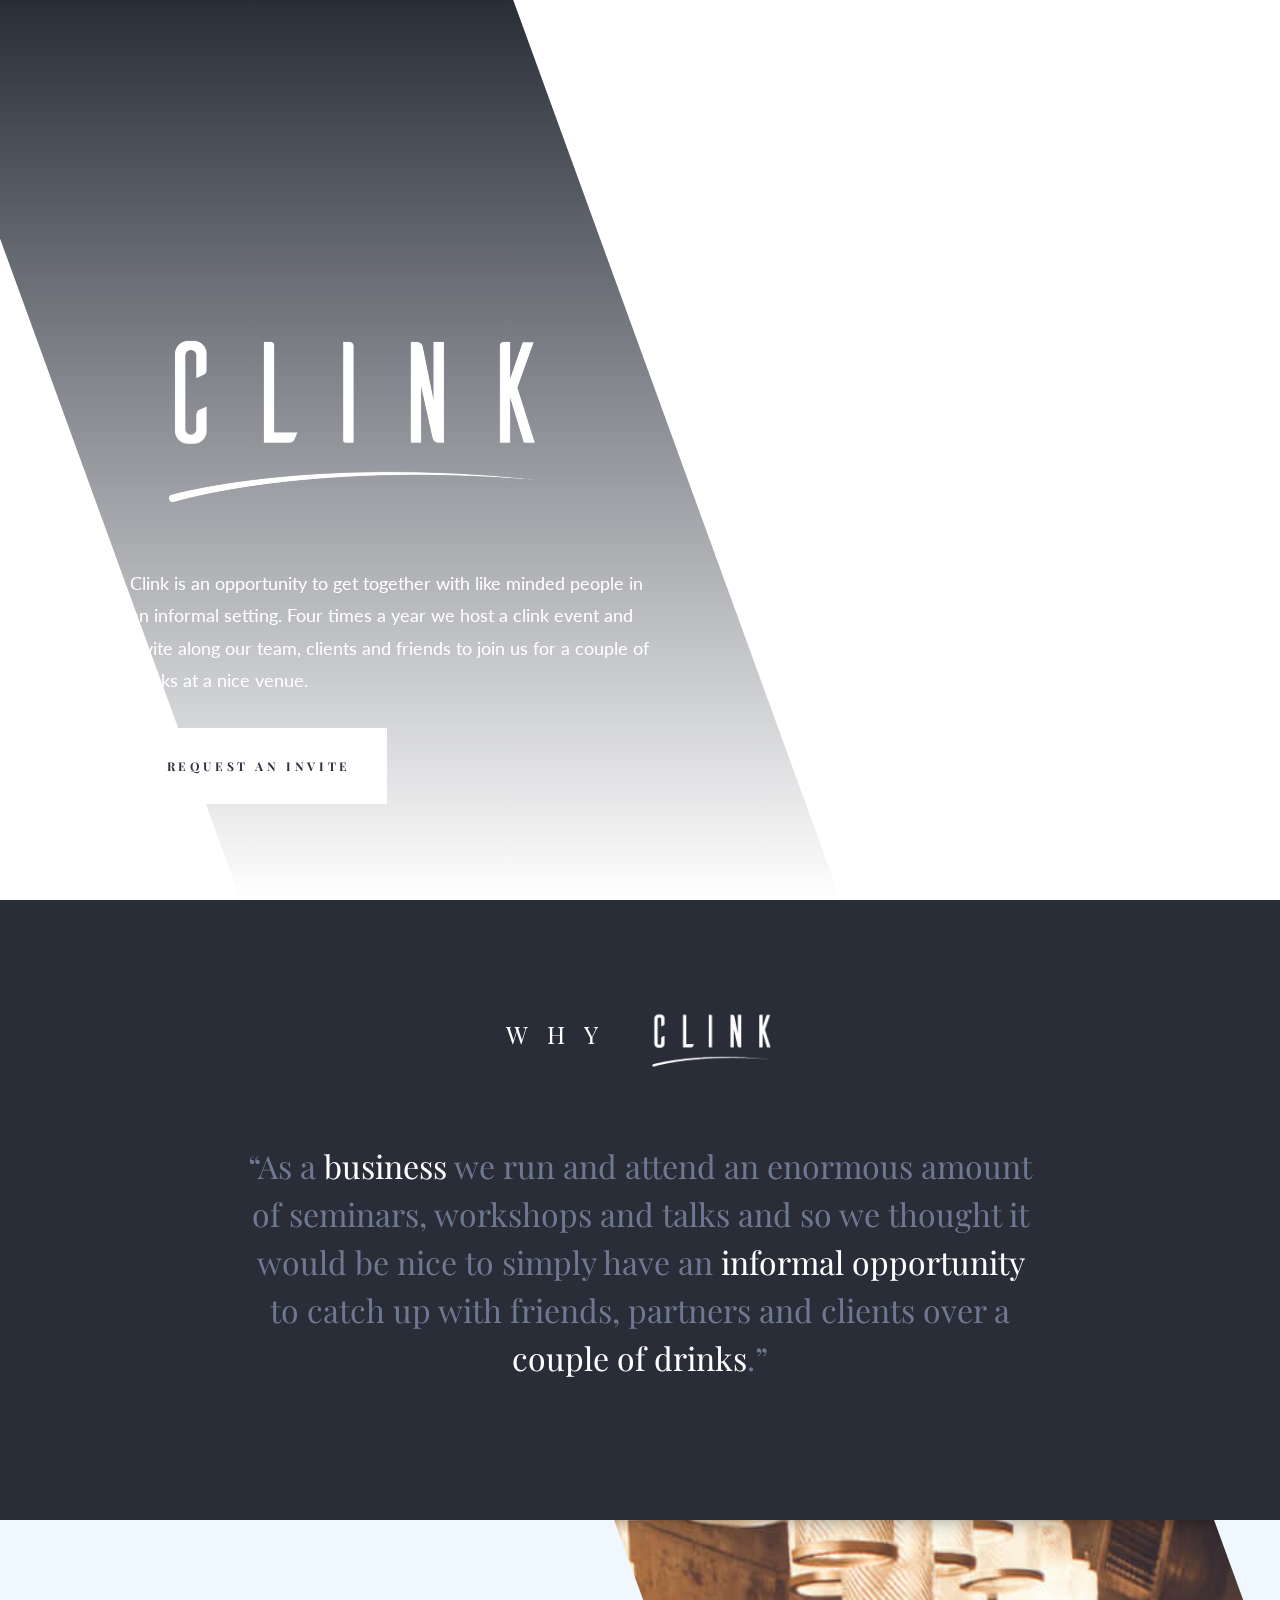
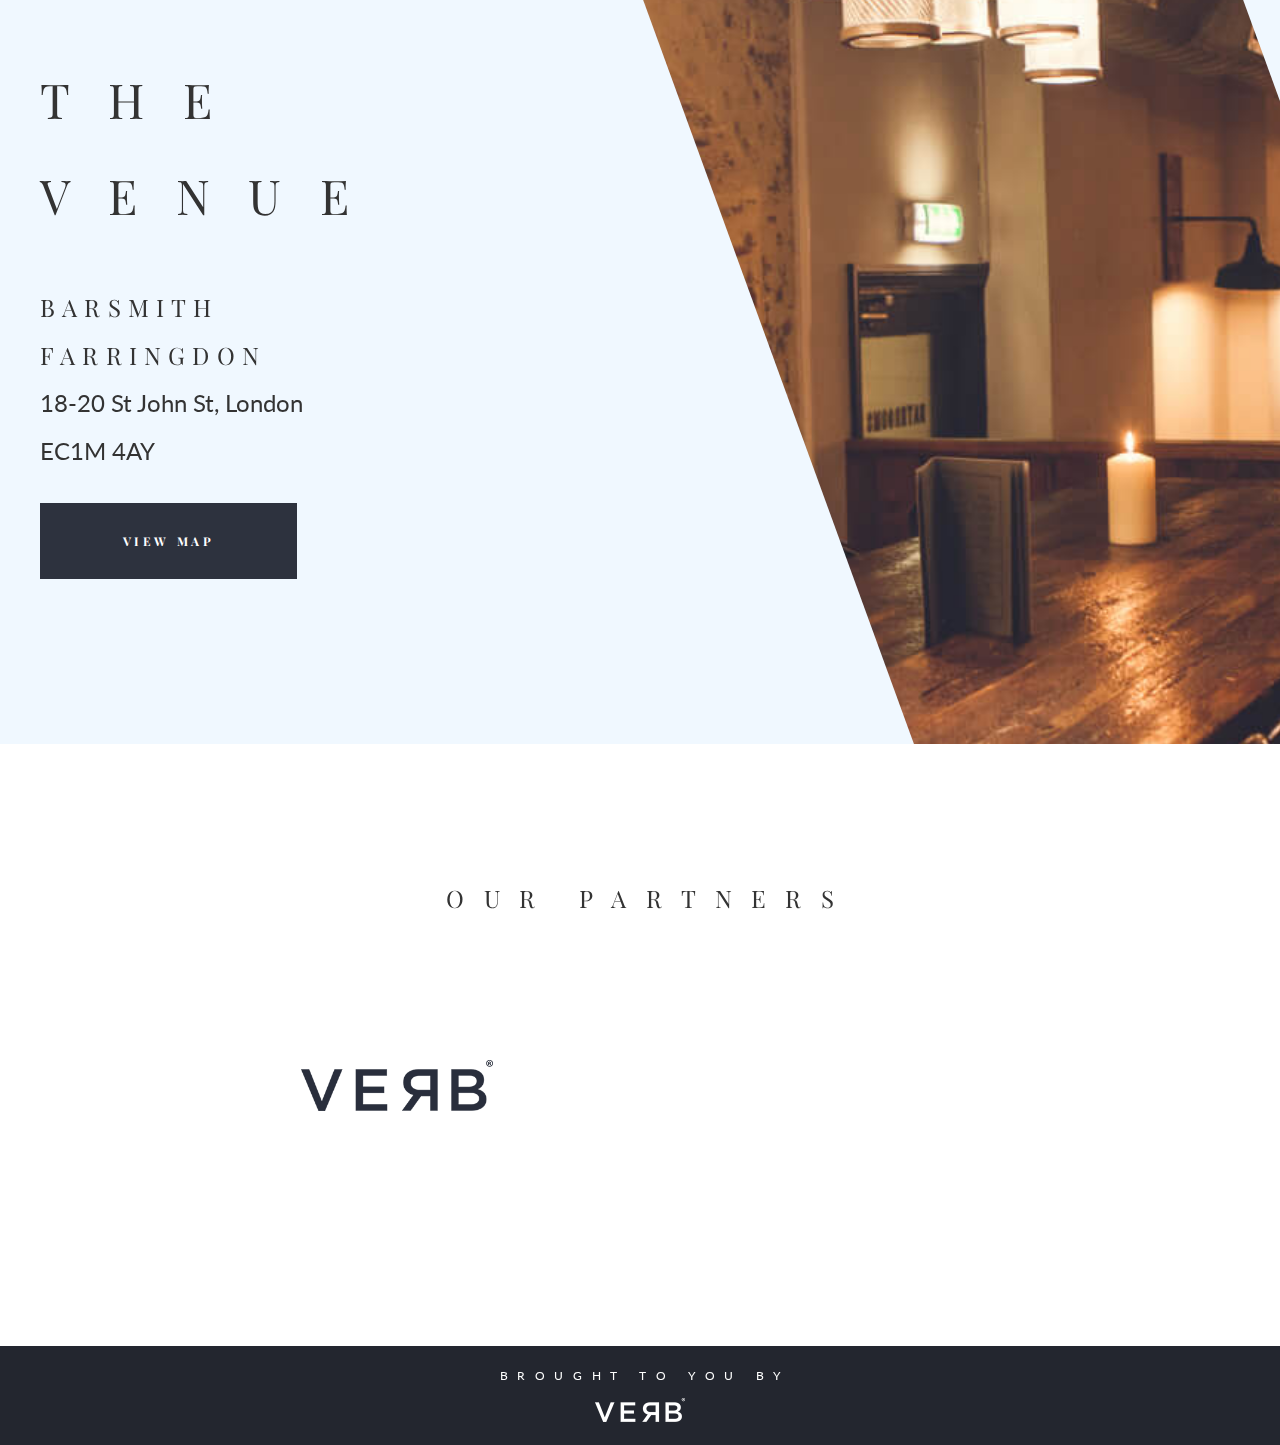
==== commit fb80b388: "changed meta description" ====
--- a/index.html
+++ b/index.html
@@ -3,7 +3,7 @@
 <head>
 	<meta charset="UTF-8">
 	<title>Clink - an informal opportunity to catch up with friends, partners and clients over a couple of drinks.</title>
-    <meta name="description" content="Exclusive, quarterly thought-leadership events to inspire luxury and lifestyle brands and cultivate digital excellence. Request an invite.">
+    <meta name="description" content="An informal opportunity to catch up with friends, partners and clients over a couple of drinks.">
 	<link rel="apple-touch-icon-precomposed" sizes="57x57" href="apple-touch-icon-57x57.png" />
 	<link rel="apple-touch-icon-precomposed" sizes="114x114" href="apple-touch-icon-114x114.png" />
 	<link rel="apple-touch-icon-precomposed" sizes="72x72" href="apple-touch-icon-72x72.png" />
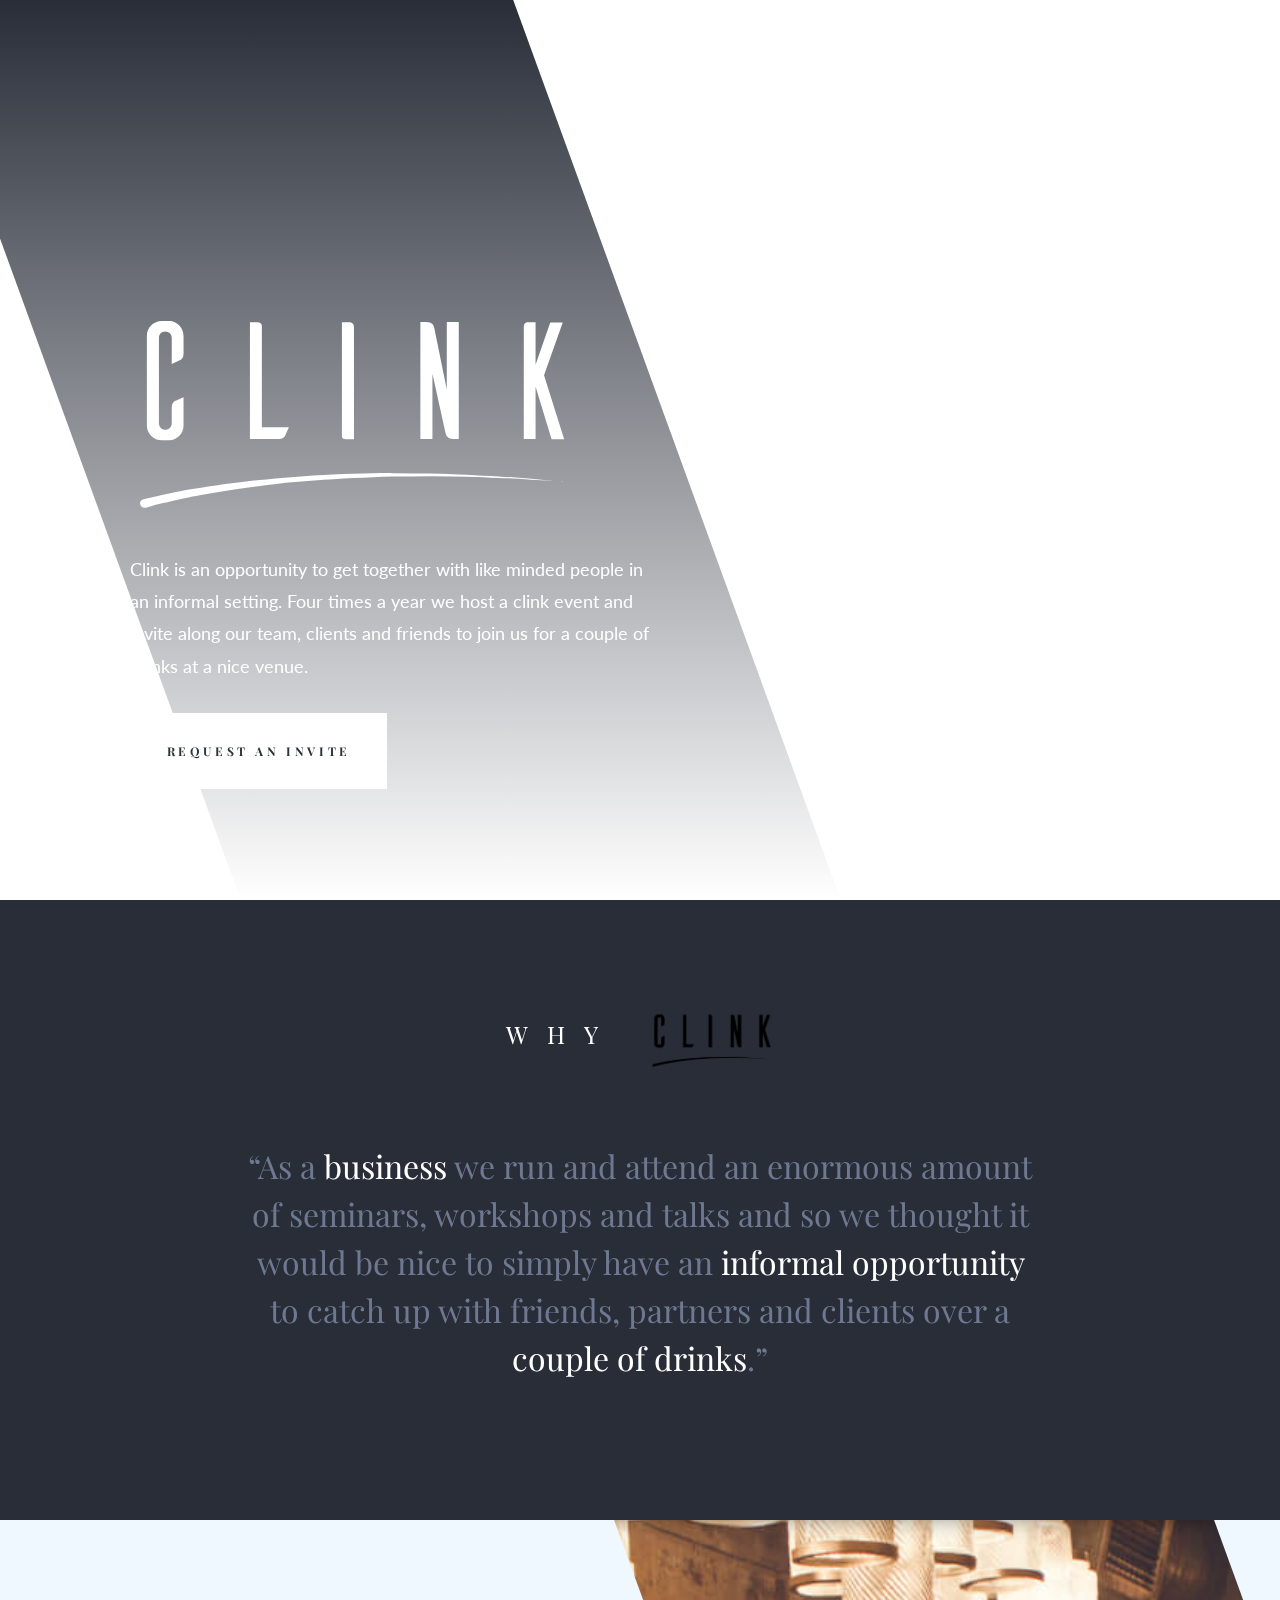
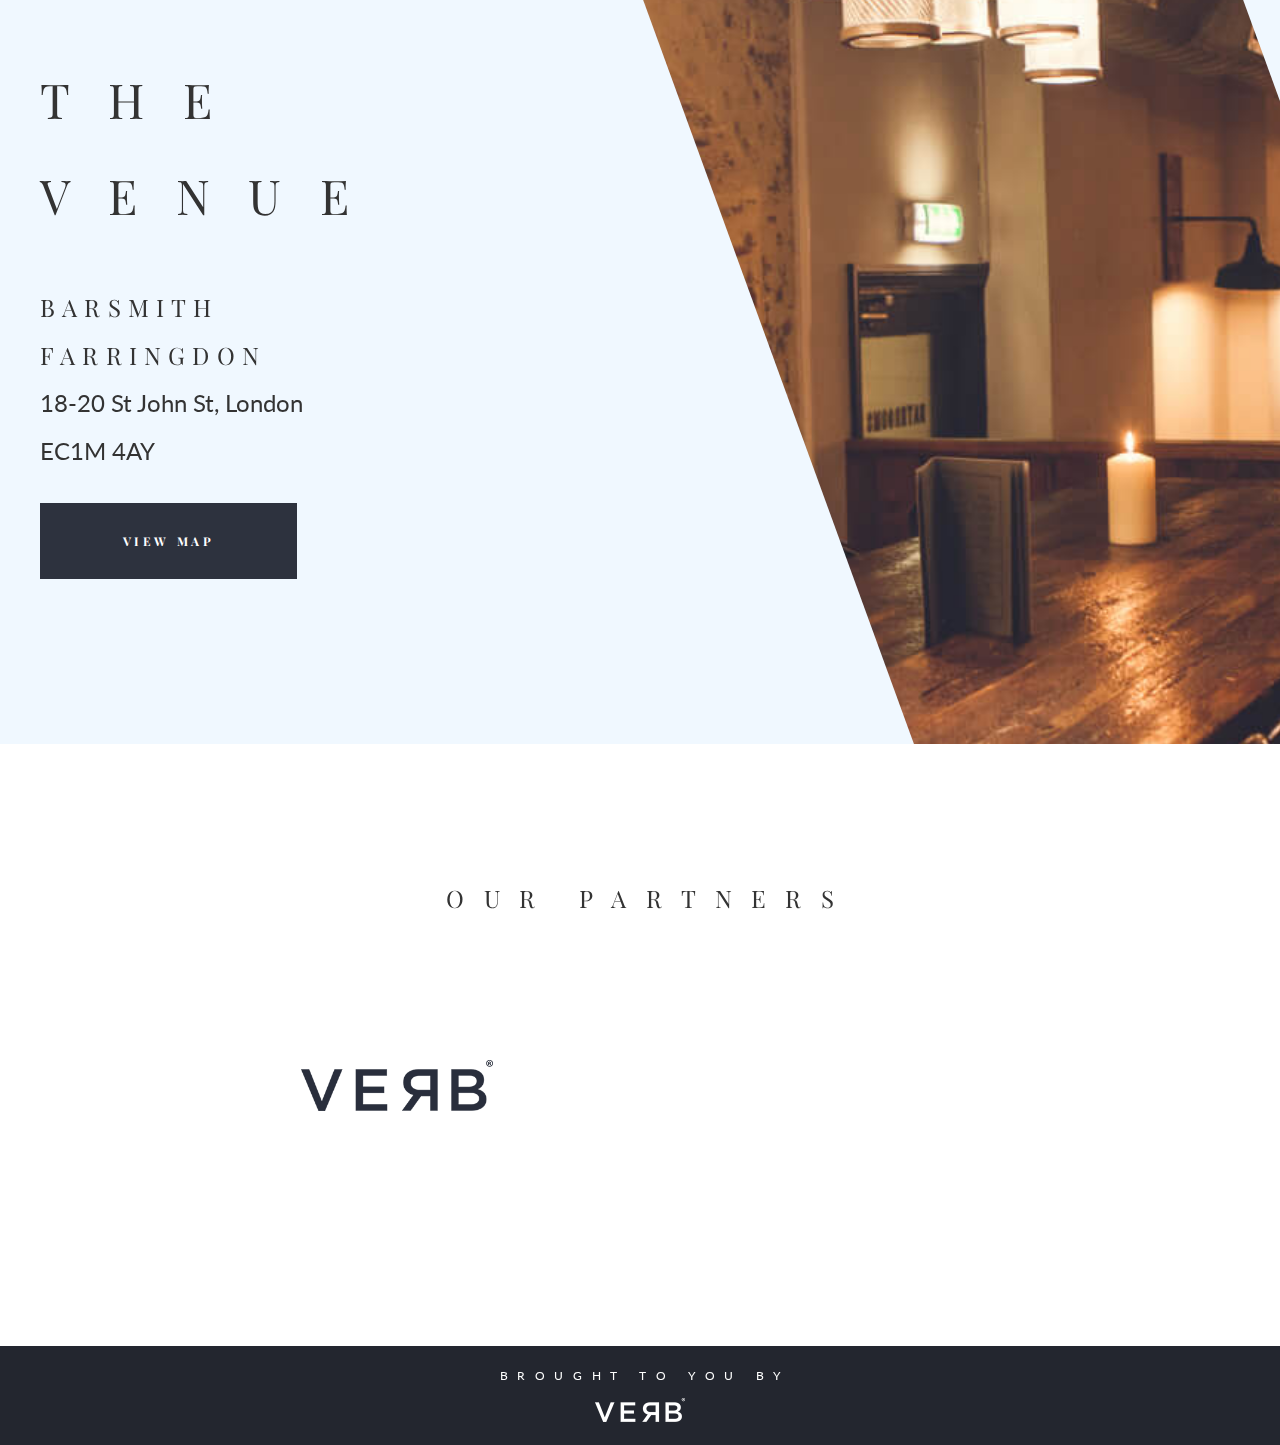
==== commit f0d3d236: "Added SVG support for the page, and added the correct min-width" ====
--- a/index.html
+++ b/index.html
@@ -28,7 +28,7 @@
 
 			<div class="wrap">
 				<div class="nav-block-1">
-	                <a href="#intro"><img src="img/small-title-clink.png"></a>
+	                <a href="#intro"><img src="img/small-title-clink.svg"></a>
 				</div>
 				<div class="nav-block-2">
 					<div class="invite-popup">
@@ -79,7 +79,7 @@
 
 	<div class="logo-title invite-popup">
 
-		<img src="img/clink-top-logo.png" alt="" class="logo">
+		<img src="img/clink-top-logo.svg" alt="" class="logo">
 		<p>Clink is an opportunity to get together with like minded people in an informal setting. Four times a year we host a clink event and invite along our team, clients and friends to join us for a couple of drinks at a nice venue.</p>
 		<a href="#next-event" class="button" data-mfp-src=".popup-content">Request an Invite</a>
 
@@ -130,7 +130,7 @@
 		<div class="wrap">
 			<div class="why-trend-title">
 			<h2>Why</h2>
-			<div class="why-trend-relative"><img src="img/small-title-clink.png"></div>
+			<div class="why-trend-relative"><img src="img/small-title-clink.svg"></div>
 			</div>
 			<p class="special-para">
 				“As a <span>business</span> we run and attend an enormous amount of seminars, workshops and talks and so we thought it would be nice to simply have an <span>informal opportunity</span> to catch up with friends, partners and clients over a <span>couple of drinks</span>.”
@@ -196,5 +196,6 @@
 	</div>
 </footer>
 <script src="js/rwd-dist.js"></script>
+<script src="js/svgeezy.min.js"></script>
 </body>
 </html>--- a/css/style.css
+++ b/css/style.css
@@ -277,15 +277,24 @@
   text-align: right;
 }
 
-.nav-block-1 > a >img{
+/*.nav-block-1 > a >img{
 
   max-width: 104px;
-  margin: 0.7025rem 0;
-  margin-right: 3.125rem;
-}
+  margin: 0.7025rem 0;*/
+  /*margin-right: 3.125rem;*/
+    /*margin-right: 12.125rem;*/
+/*}*/
+
+.nav-block-1 > a >img {
+    width: 99px;
+    margin: 1.0025rem 0;
+    /* margin-right: 3.125rem; */
+    margin-right: 14.125rem;
+}
+
 
   .nav-block-1 img {
-  min-width: 7.5625rem; 
+  /*min-width: 7.5625rem; */
 }
 
 .nav-block-2{
@@ -504,13 +513,26 @@
   text-align: right;
 }
 
-.nav-block-1 > a >img{
+/*.nav-block-1 > a >img{
     width: 7.5625rem;
+    margin: 1.9125rem 0;
     margin: 1.3125rem 0;
     margin-right: 0.625rem;
     position: relative;
     top: -9px;
-}
+}*/
+
+.nav-block-1 > a >img {
+    /* width: 7.5625rem; */
+    margin: 1.7125rem 0;
+    /* margin: 1.3125rem 0; */
+    margin-right: 4.625rem;
+    position: relative;
+    top: -9px;
+    min-width: 104px;
+    max-width: 104px;
+}
+
 .nav-block-2{
   width: 44.089834516%;
   background-color: #2d323e;
@@ -601,6 +623,10 @@
   min-height: 40rem;
   overflow: hidden;
   width: 100%;
+}
+
+@media screen and (min-width: 700px){
+  header{ min-height: 50rem; }
 }
 
 
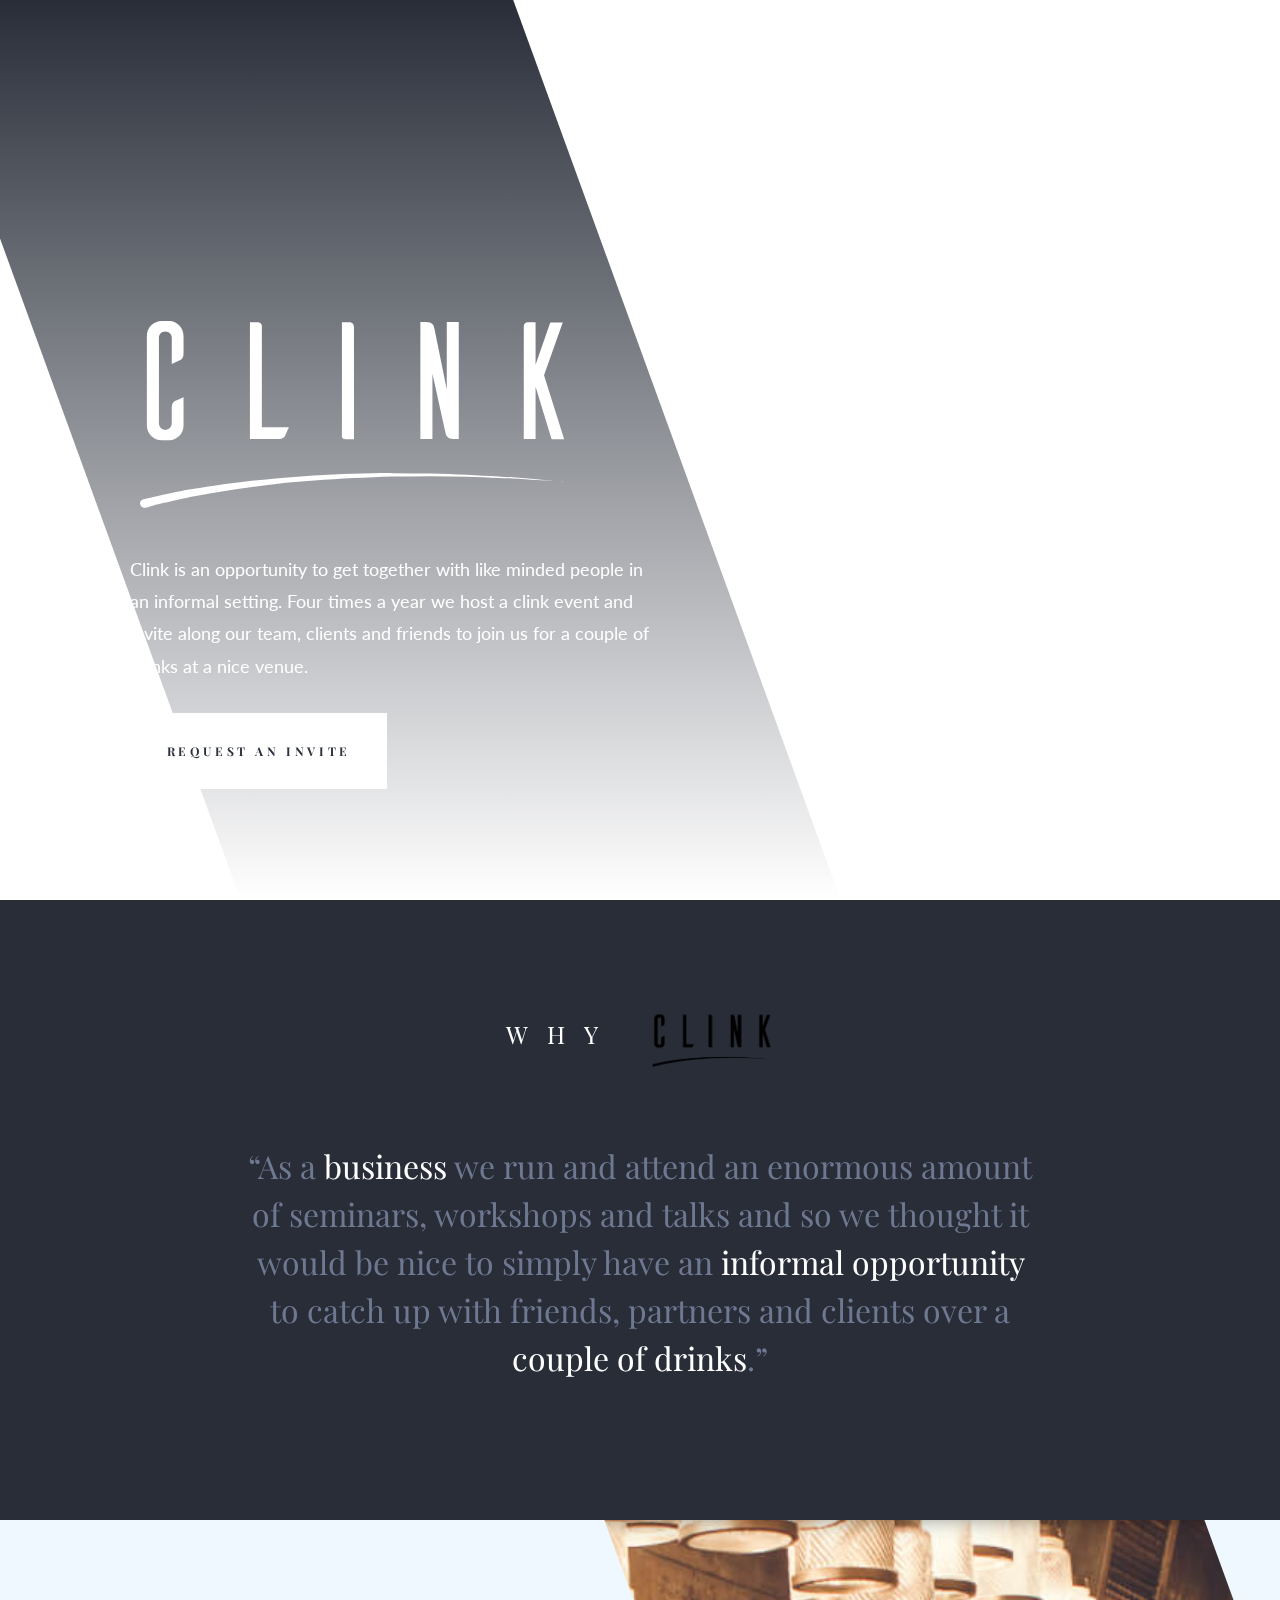
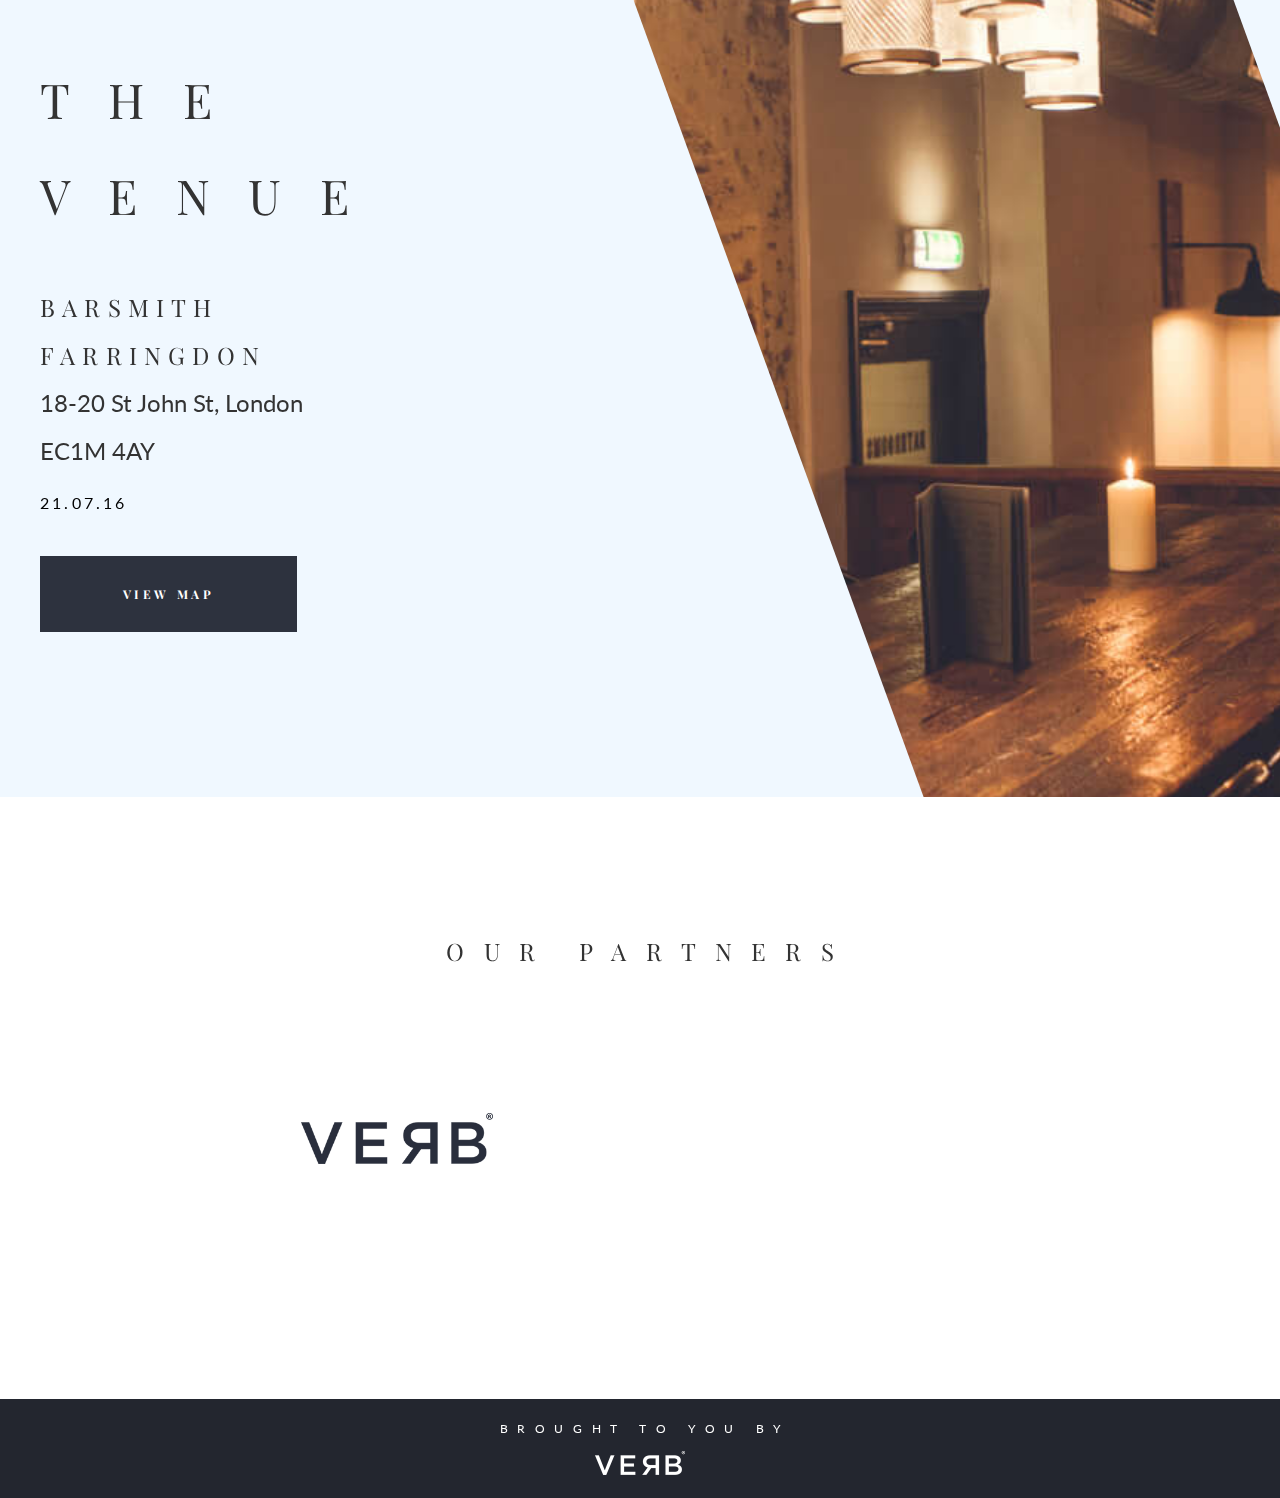
==== commit cffc74d6: "Changed the date" ====
--- a/index.html
+++ b/index.html
@@ -2,7 +2,7 @@
 <html lang="en">
 <head>
 	<meta charset="UTF-8">
-	<title>Clink - an informal opportunity to catch up with friends, partners and clients over a couple of drinks.</title>
+	<title>Clink - An informal opportunity to catch up with friends, partners and clients over a couple of drinks.</title>
     <meta name="description" content="An informal opportunity to catch up with friends, partners and clients over a couple of drinks.">
 	<link rel="apple-touch-icon-precomposed" sizes="57x57" href="apple-touch-icon-57x57.png" />
 	<link rel="apple-touch-icon-precomposed" sizes="114x114" href="apple-touch-icon-114x114.png" />
@@ -91,28 +91,28 @@
 			<div class="invite-popup">
 				<div class="popup-content content-style-form content-style-form-1 mfp-hide">
 					<!-- <span class="mfp-close"><img src="img/close.png"/></span> -->
-					<form action="http://verbbrands.us11.list-manage.com/subscribe/post" method="POST">
-                        <input type="hidden" name="u" value="1f39308beca25e3fb5dd84696">
-                        <input type="hidden" name="id" value="3a444e2162">
+					<form action="http://clinkdrinks.us11.list-manage.com/subscribe/post?u=1f39308beca25e3fb5dd84696&amp;id=a1fb35bb72" method="POST">
+                        <!-- <input type="hidden" name="u" value="1f39308beca25e3fb5dd84696">
+                        <input type="hidden" name="id" value="3a444e2162"> -->
 						<div class="clearfix"></div>
 						<div class="group">
 							<h3>Request an Invite</h3>
 						</div>
 
 						<div class="group">
-							<label for="Name">Name</label><input type="text" name="MERGE1" id="MERGE1">
-						</div>
-
-						<div class="group">
-							<label for="Email">Email</label><input type="email" name="MERGE0" id="MERGE0">
-						</div>
-
-						<div class="group">
-							<label for="company">company</label><input type="text" name="MERGE2" id="MERGE2">
-						</div>
-
-						<div class="group">
-							<label for="job title">job title</label><input type="text" name="MERGE3" id="MERGE3">
+							<label for="mce-FULLNAME">Name</label><input type="text" name="FULLNAME" id="mce-FULLNAME">
+						</div>
+
+						<div class="group">
+							<label for="mce-EMAIL">Email</label><input type="email" name="EMAIL" id="mce-EMAIL">
+						</div>
+
+						<div class="group">
+							<label for="mce-COMPANY">Company</label><input type="text" name="COMPANY" id="mce-COMPANY">
+						</div>
+
+						<div class="group">
+							<label for="mce-JTITLE">Job Title</label><input type="text" name="JTITLE" id="mce-JTITLE">
 						</div>
 
 						<div class="group">
@@ -153,7 +153,7 @@
 			<h2 class="side-header">The Venue</h2>
 			<p class="venue-title">BarSmith Farringdon</p>
 			<p class="address">18-20 St John St, London EC1M 4AY</p>
-			<!-- <p class="date">12.11.15</p> -->
+			<p class="date">21.07.16</p>
 			<a class="button" href="#" target="_blank">View Map</a>
 			<a class="mobile-button" href="https://www.google.co.uk/maps/place/Barsmith/@51.520243,-0.101758,15z/data=!4m5!3m4!1s0x0:0xb0b7bab4e43fce8b!8m2!3d51.520243!4d-0.101758" target="_blank">View Map</a>
 			</div>
@@ -196,6 +196,5 @@
 	</div>
 </footer>
 <script src="js/rwd-dist.js"></script>
-<script src="js/svgeezy.min.js"></script>
 </body>
 </html>--- a/css/style.css
+++ b/css/style.css
@@ -379,7 +379,7 @@
 html.show-menu .navmenu-outer { opacity: 1; transition: opacity 0.4s linear, z-index 0.4s step-start; -moz-transition: opacity 0.4s linear, z-index 0.4s step-start; -o-transition: opacity 0.4s linear, z-index 0.4s step-start; -webkit-transition: opacity 0.4s linear, z-index 0.4s step-start; z-index: 9000; }
 
 .navmenu-container { display: table; font-size: 1rem; font-weight: 400; line-height: 1.5em; margin: 0 auto; max-width: 73.4375rem; padding: 0 1.25rem; position: relative; }
-#opennav { padding: 1em 0; display: table-cell; vertical-align: middle; }
+#opennav { padding: 1em 0; display: table-cell; vertical-align: middle; position: relative; left: 10px;}
 #opennav li { list-style-type: none; padding: 0.5em 0; }
 #opennav li:first-child { padding-top: 0; }
 #opennav li:last-child { padding-bottom: 0; }
@@ -671,6 +671,18 @@
   }
 }
 
+@media (max-width: 400px) {
+  div.logo-title.invite-popup img.logo{
+    width: 13.5rem;
+  }
+}
+
+@media (max-width: 414px) {
+  div.logo-title.invite-popup img.logo{
+    width: 19.5rem;
+  }
+}
+
 @media (max-width: 43.75rem) {
 
 header p {
@@ -746,7 +758,8 @@
   line-height: 1.5rem;
   letter-spacing: 0.2em;
   font-weight: 400;
-  padding-bottom: 2.5625rem;
+  padding-bottom: 1.5625rem;
+  /*padding-bottom: 2.5625rem;*/
 }
 
 /*.next-event{
@@ -1286,9 +1299,8 @@
   font-size: 1.5rem;
   line-height: 3rem;
   margin-top: -1.5rem;
-  margin-bottom: 1.75rem;
-  /*margin-bottom: 0.75rem;*/
-
+  margin-bottom: 0.75rem;
+  /*margin-bottom: 1.75rem;*/
 }
 
 .venue .imgcont{
@@ -2116,6 +2128,12 @@
   color: white;
 }
 
+@media (max-width: 460px){
+  .content-style-form label{
+    margin-left: 1rem;
+  }
+}
+
 .content-style-form input[type="submit"]{
   text-transform: uppercase;
   font-family: 'Playfair Display', serif;
